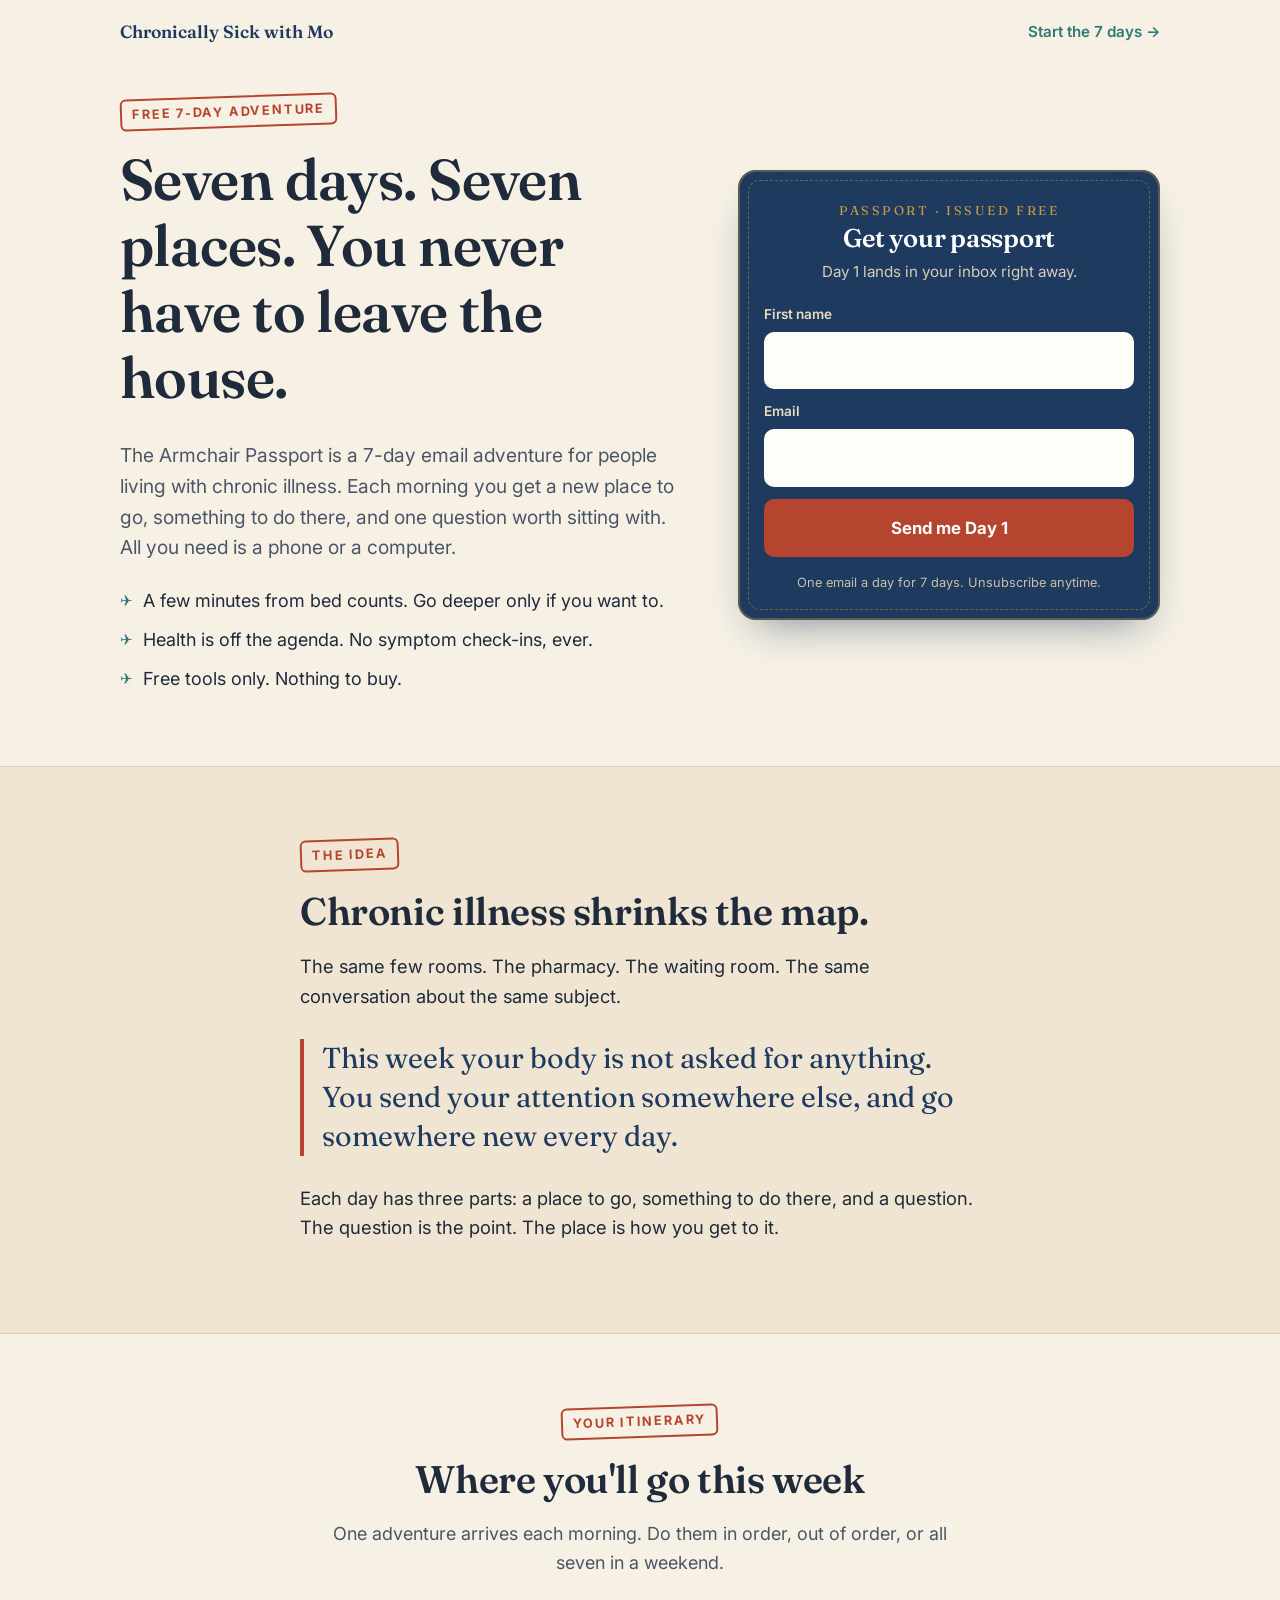
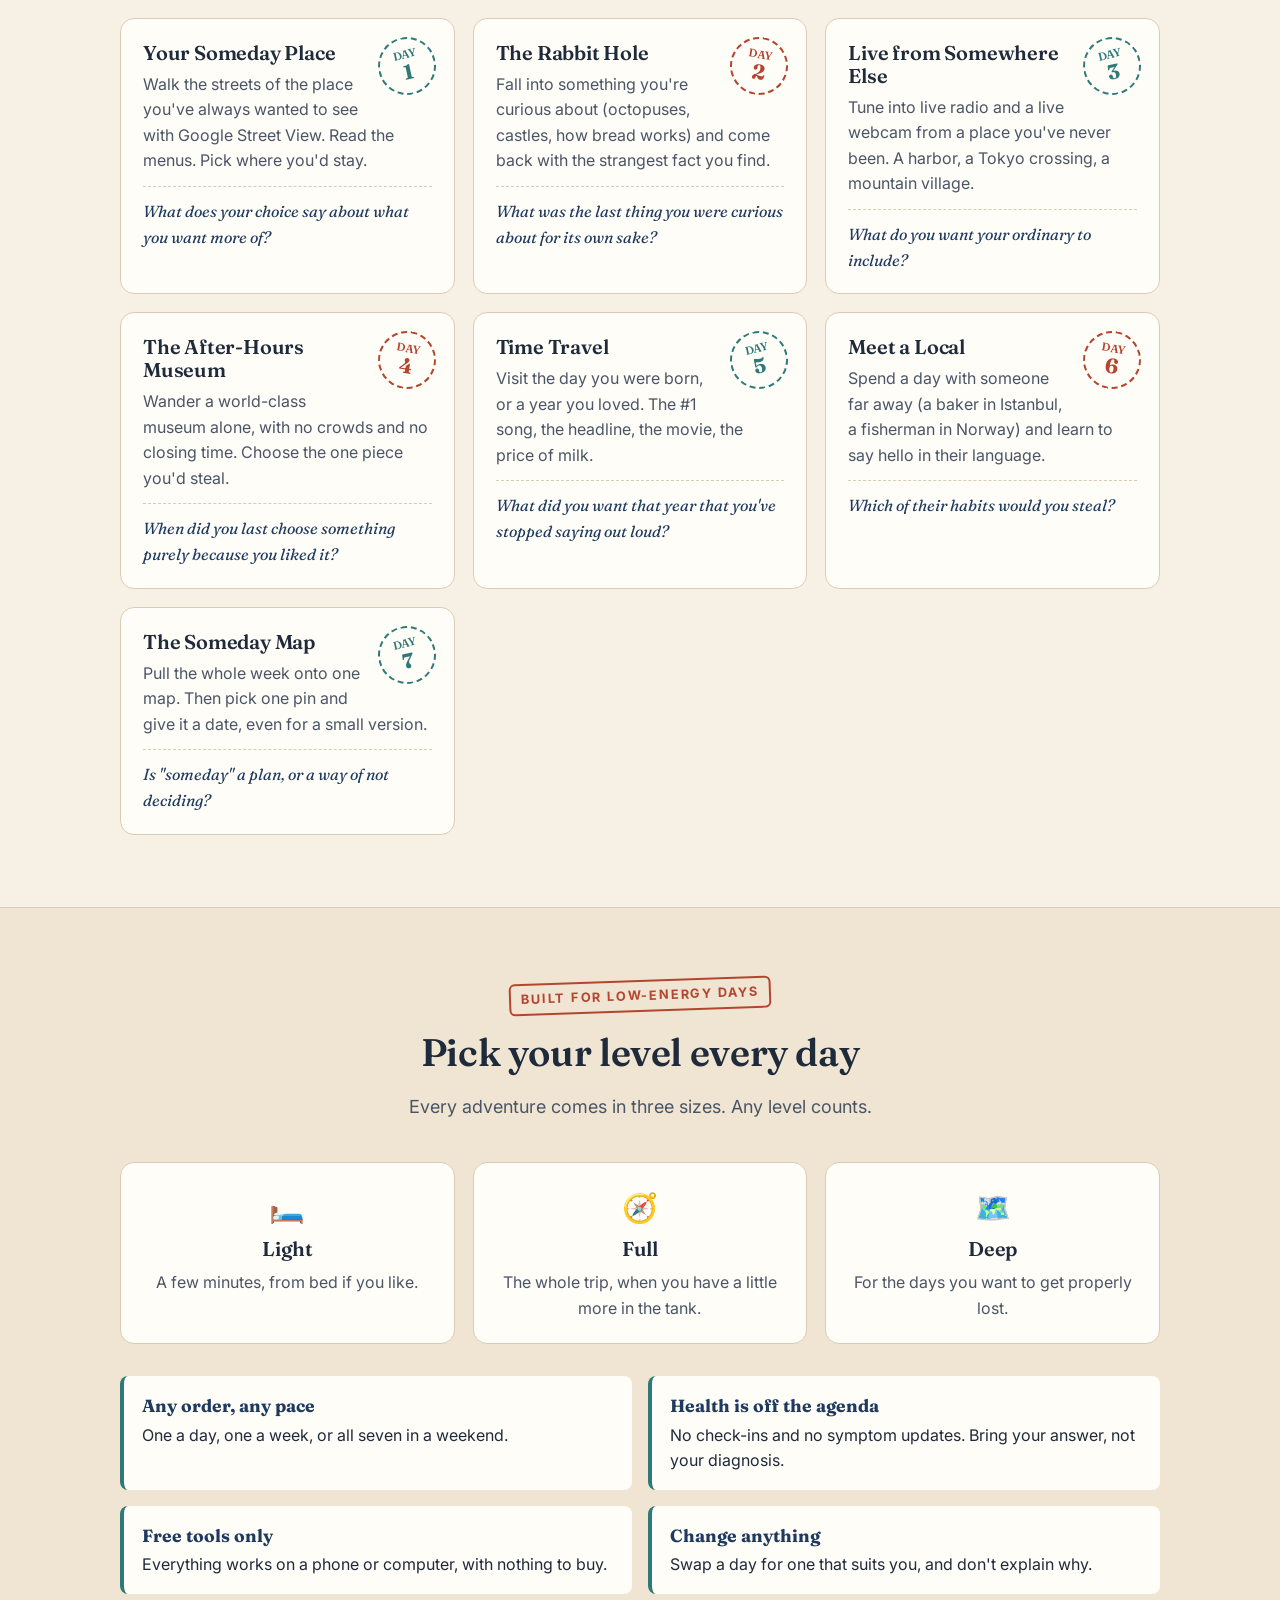
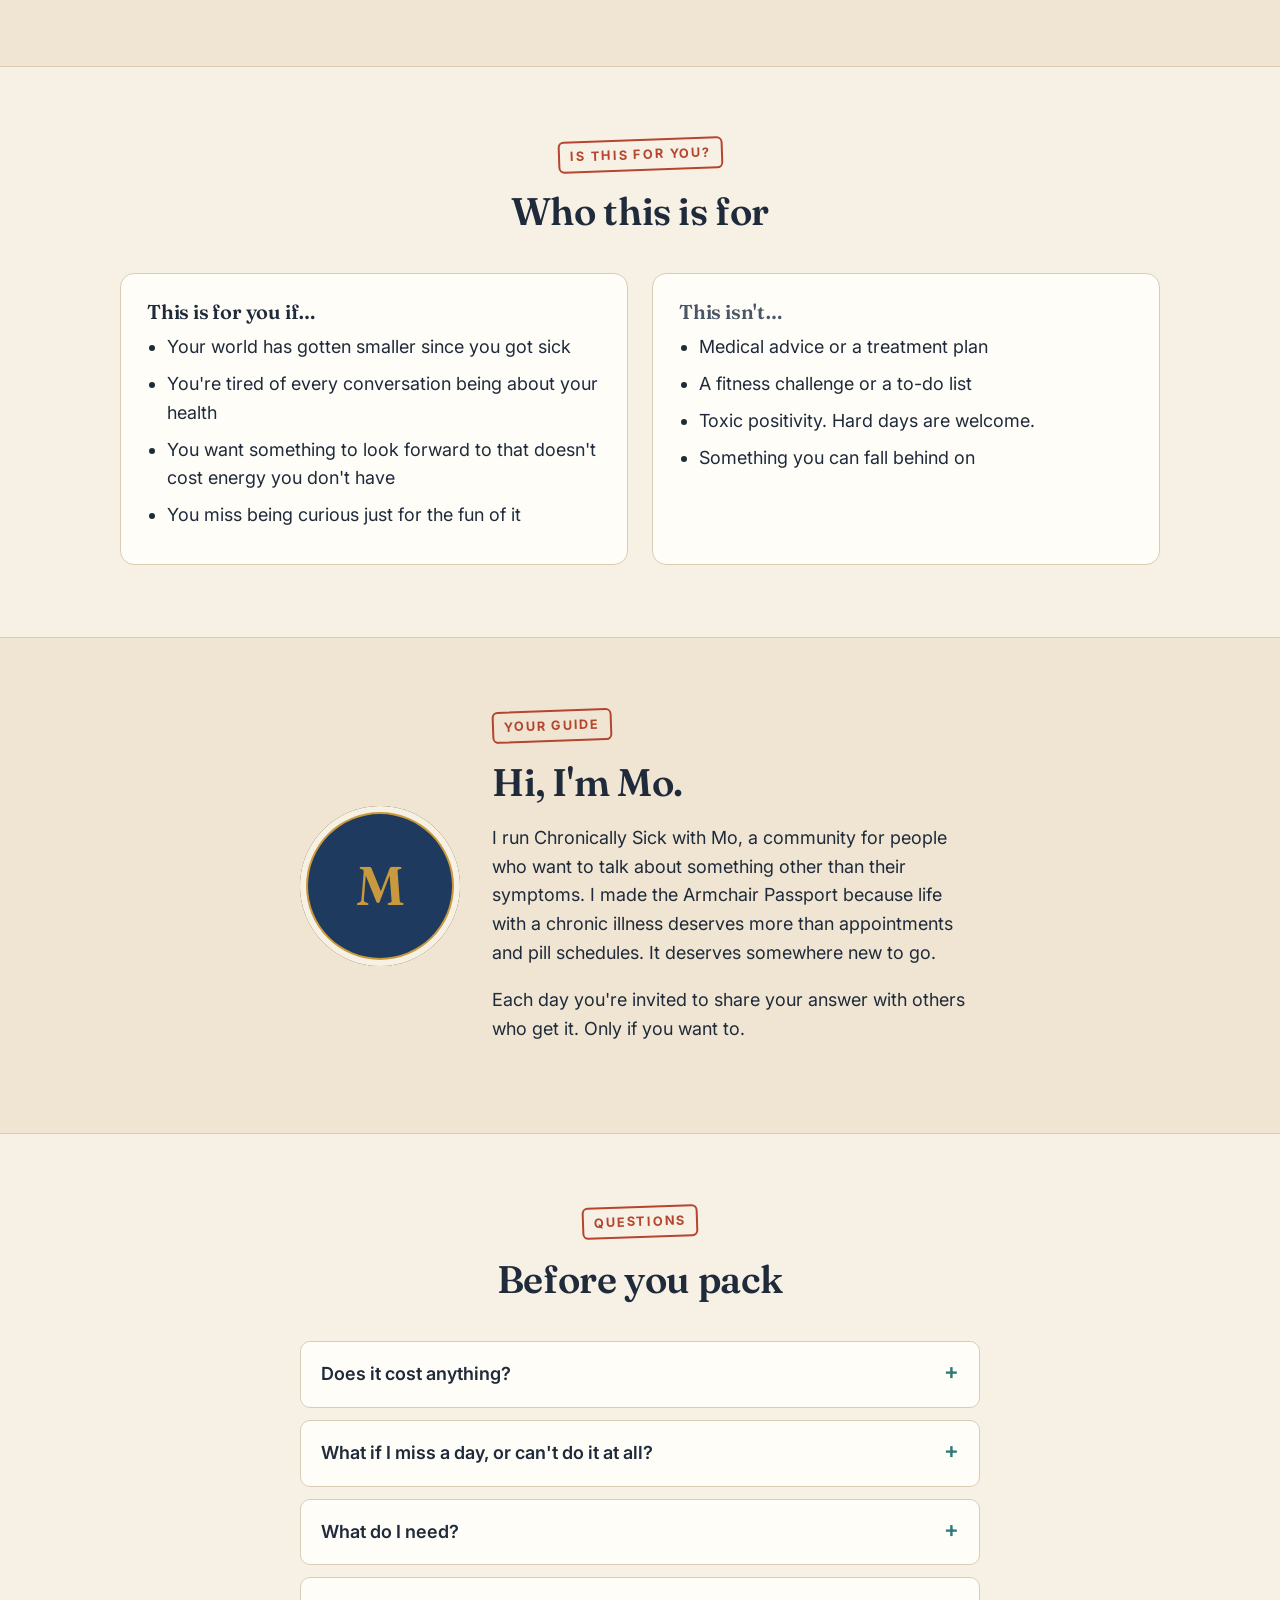
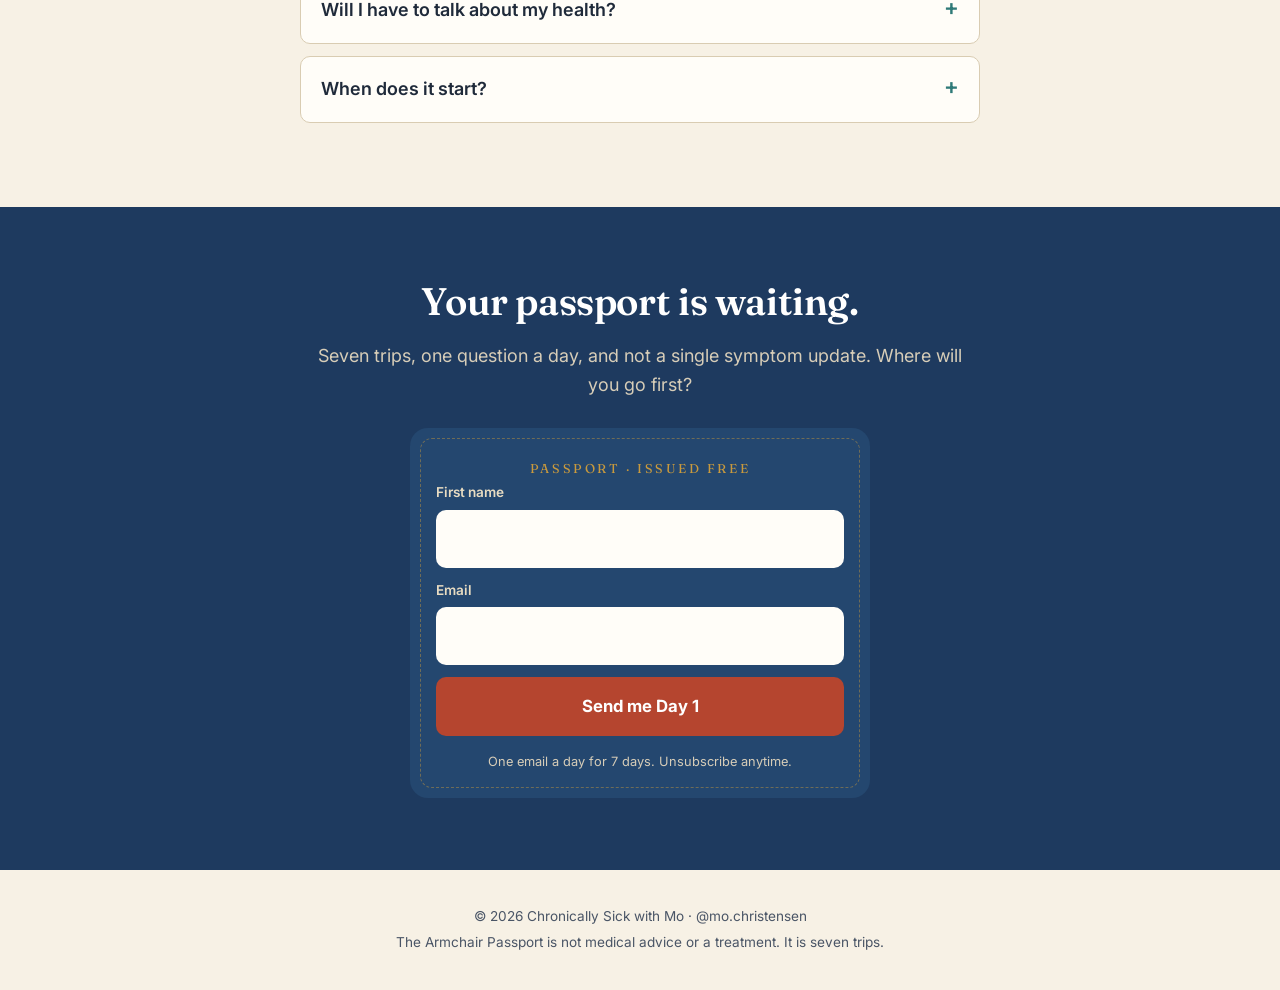
==== index.html @ f4e2d604 "Armchair Passport landing page and confirmation page Co-Authored-By: Claude Opus 5.5 <noreply@anthro" ====
<!DOCTYPE html>
<html lang="en">
<head>
  <meta charset="UTF-8">
  <meta name="viewport" content="width=device-width, initial-scale=1">
  <title>The Armchair Passport | A 7-Day Adventure from Home</title>
  <meta name="description" content="Seven days, seven places, no leaving the house. A free 7-day armchair adventure for people living with chronic illness, delivered by email.">
  <meta property="og:title" content="The Armchair Passport: 7 days, 7 places, from home">
  <meta property="og:description" content="A free 7-day email adventure for chronically sick people. Go somewhere new every day using just a phone or computer.">
  <meta property="og:type" content="website">
  <link rel="icon" href="data:image/svg+xml,<svg xmlns='http://www.w3.org/2000/svg' viewBox='0 0 100 100'><text y='.9em' font-size='90'>🧭</text></svg>">
  <link rel="preconnect" href="https://fonts.googleapis.com">
  <link rel="preconnect" href="https://fonts.gstatic.com" crossorigin>
  <link href="https://fonts.googleapis.com/css2?family=Fraunces:opsz,wght@9..144,500;9..144,600;9..144,700&family=Inter:wght@400;600;700&display=swap" rel="stylesheet">
  <link rel="stylesheet" href="styles.css">
</head>
<body>

<header class="topbar">
  <div class="wrap">
    <a class="brand" href="#">Chronically Sick with Mo</a>
    <a class="cta-link" href="#join">Start the 7 days →</a>
  </div>
</header>

<!-- HERO: headline, promise, form above the fold -->
<section class="hero">
  <div class="wrap hero-grid">
    <div>
      <span class="eyebrow">Free 7-day adventure</span>
      <h1>Seven days. Seven places. You never have to leave the house.</h1>
      <p class="lede">The Armchair Passport is a 7-day email adventure for people living with chronic illness. Each morning you get a new place to go, something to do there, and one question worth sitting with. All you need is a phone or a computer.</p>
      <ul class="hero-points">
        <li>A few minutes from bed counts. Go deeper only if you want to.</li>
        <li>Health is off the agenda. No symptom check-ins, ever.</li>
        <li>Free tools only. Nothing to buy.</li>
      </ul>
    </div>

    <div class="passport" id="join">
      <div class="crest">Passport · Issued free</div>
      <h2>Get your passport</h2>
      <p class="sub">Day 1 lands in your inbox right away.</p>
      <form class="form signup" novalidate>
        <label for="fn1">First name</label>
        <input id="fn1" name="first_name" type="text" autocomplete="given-name" required>
        <label for="em1">Email</label>
        <input id="em1" name="email" type="email" autocomplete="email" required>
        <div class="hp" aria-hidden="true"><input name="company" tabindex="-1" autocomplete="off"></div>
        <div class="form-error" role="alert"></div>
        <button class="btn" type="submit">Send me Day 1</button>
        <p class="fine">One email a day for 7 days. Unsubscribe anytime.</p>
      </form>
    </div>
  </div>
</section>

<!-- THE PROBLEM / THE IDEA -->
<section class="alt idea">
  <div class="wrap narrow">
    <span class="eyebrow">The idea</span>
    <h2>Chronic illness shrinks the map.</h2>
    <p>The same few rooms. The pharmacy. The waiting room. The same conversation about the same subject.</p>
    <p class="pull">This week your body is not asked for anything. You send your attention somewhere else, and go somewhere new every day.</p>
    <p>Each day has three parts: a place to go, something to do there, and a question. The question is the point. The place is how you get to it.</p>
  </div>
</section>

<!-- ITINERARY -->
<section>
  <div class="wrap">
    <div class="section-head">
      <span class="eyebrow">Your itinerary</span>
      <h2>Where you'll go this week</h2>
      <p>One adventure arrives each morning. Do them in order, out of order, or all seven in a weekend.</p>
    </div>

    <div class="days">
      <article class="day">
        <div class="stamp"><span>DAY<b>1</b></span></div>
        <h3>Your Someday Place</h3>
        <p>Walk the streets of the place you've always wanted to see with Google Street View. Read the menus. Pick where you'd stay.</p>
        <p class="q">What does your choice say about what you want more of?</p>
      </article>
      <article class="day">
        <div class="stamp"><span>DAY<b>2</b></span></div>
        <h3>The Rabbit Hole</h3>
        <p>Fall into something you're curious about (octopuses, castles, how bread works) and come back with the strangest fact you find.</p>
        <p class="q">What was the last thing you were curious about for its own sake?</p>
      </article>
      <article class="day">
        <div class="stamp"><span>DAY<b>3</b></span></div>
        <h3>Live from Somewhere Else</h3>
        <p>Tune into live radio and a live webcam from a place you've never been. A harbor, a Tokyo crossing, a mountain village.</p>
        <p class="q">What do you want your ordinary to include?</p>
      </article>
      <article class="day">
        <div class="stamp"><span>DAY<b>4</b></span></div>
        <h3>The After-Hours Museum</h3>
        <p>Wander a world-class museum alone, with no crowds and no closing time. Choose the one piece you'd steal.</p>
        <p class="q">When did you last choose something purely because you liked it?</p>
      </article>
      <article class="day">
        <div class="stamp"><span>DAY<b>5</b></span></div>
        <h3>Time Travel</h3>
        <p>Visit the day you were born, or a year you loved. The #1 song, the headline, the movie, the price of milk.</p>
        <p class="q">What did you want that year that you've stopped saying out loud?</p>
      </article>
      <article class="day">
        <div class="stamp"><span>DAY<b>6</b></span></div>
        <h3>Meet a Local</h3>
        <p>Spend a day with someone far away (a baker in Istanbul, a fisherman in Norway) and learn to say hello in their language.</p>
        <p class="q">Which of their habits would you steal?</p>
      </article>
      <article class="day">
        <div class="stamp"><span>DAY<b>7</b></span></div>
        <h3>The Someday Map</h3>
        <p>Pull the whole week onto one map. Then pick one pin and give it a date, even for a small version.</p>
        <p class="q">Is "someday" a plan, or a way of not deciding?</p>
      </article>
    </div>
  </div>
</section>

<!-- HOW IT WORKS: objection handling for low-energy days -->
<section class="alt">
  <div class="wrap">
    <div class="section-head">
      <span class="eyebrow">Built for low-energy days</span>
      <h2>Pick your level every day</h2>
      <p>Every adventure comes in three sizes. Any level counts.</p>
    </div>
    <div class="levels">
      <div class="level"><div class="icon">🛏️</div><h3>Light</h3><p>A few minutes, from bed if you like.</p></div>
      <div class="level"><div class="icon">🧭</div><h3>Full</h3><p>The whole trip, when you have a little more in the tank.</p></div>
      <div class="level"><div class="icon">🗺️</div><h3>Deep</h3><p>For the days you want to get properly lost.</p></div>
    </div>

    <ul class="rules">
      <li><strong>Any order, any pace</strong>One a day, one a week, or all seven in a weekend.</li>
      <li><strong>Health is off the agenda</strong>No check-ins and no symptom updates. Bring your answer, not your diagnosis.</li>
      <li><strong>Free tools only</strong>Everything works on a phone or computer, with nothing to buy.</li>
      <li><strong>Change anything</strong>Swap a day for one that suits you, and don't explain why.</li>
    </ul>
  </div>
</section>

<!-- WHO IT'S FOR -->
<section>
  <div class="wrap">
    <div class="section-head">
      <span class="eyebrow">Is this for you?</span>
      <h2>Who this is for</h2>
    </div>
    <div class="fit">
      <div class="col">
        <h3>This is for you if…</h3>
        <ul>
          <li>Your world has gotten smaller since you got sick</li>
          <li>You're tired of every conversation being about your health</li>
          <li>You want something to look forward to that doesn't cost energy you don't have</li>
          <li>You miss being curious just for the fun of it</li>
        </ul>
      </div>
      <div class="col no">
        <h3>This isn't…</h3>
        <ul>
          <li>Medical advice or a treatment plan</li>
          <li>A fitness challenge or a to-do list</li>
          <li>Toxic positivity. Hard days are welcome.</li>
          <li>Something you can fall behind on</li>
        </ul>
      </div>
    </div>
  </div>
</section>

<!-- HOST -->
<section class="alt">
  <div class="wrap narrow">
    <div class="host">
      <div class="badge" aria-hidden="true">M</div>
      <div>
        <span class="eyebrow">Your guide</span>
        <h2>Hi, I'm Mo.</h2>
        <p>I run Chronically Sick with Mo, a community for people who want to talk about something other than their symptoms. I made the Armchair Passport because life with a chronic illness deserves more than appointments and pill schedules. It deserves somewhere new to go.</p>
        <p>Each day you're invited to share your answer with others who get it. Only if you want to.</p>
      </div>
    </div>
  </div>
</section>

<!-- FAQ -->
<section class="faq">
  <div class="wrap narrow">
    <div class="section-head">
      <span class="eyebrow">Questions</span>
      <h2>Before you pack</h2>
    </div>
    <details>
      <summary>Does it cost anything?</summary>
      <p>No. The 7-day adventure is free, and every tool it uses (Google Maps, live radio, virtual museums) is free too.</p>
    </details>
    <details>
      <summary>What if I miss a day, or can't do it at all?</summary>
      <p>You can't fall behind. The emails will wait in your inbox. Do them in any order, at any pace, at any level. A few minutes of the Light version counts just as much.</p>
    </details>
    <details>
      <summary>What do I need?</summary>
      <p>A phone or a computer and an internet connection. You can do every day from bed.</p>
    </details>
    <details>
      <summary>Will I have to talk about my health?</summary>
      <p>Never. There are no check-ins and no symptom questions in the emails or the group. Health is off the agenda all week.</p>
    </details>
    <details>
      <summary>When does it start?</summary>
      <p>As soon as you sign up. Day 1 arrives right away, then one new adventure each morning for the next six days.</p>
    </details>
  </div>
</section>

<!-- FINAL CTA -->
<section class="final">
  <div class="wrap">
    <h2>Your passport is waiting.</h2>
    <p>Seven trips, one question a day, and not a single symptom update. Where will you go first?</p>
    <div class="passport">
      <div class="crest">Passport · Issued free</div>
      <form class="form signup" novalidate>
        <label for="fn2">First name</label>
        <input id="fn2" name="first_name" type="text" autocomplete="given-name" required>
        <label for="em2">Email</label>
        <input id="em2" name="email" type="email" autocomplete="email" required>
        <div class="hp" aria-hidden="true"><input name="company" tabindex="-1" autocomplete="off"></div>
        <div class="form-error" role="alert"></div>
        <button class="btn" type="submit">Send me Day 1</button>
        <p class="fine">One email a day for 7 days. Unsubscribe anytime.</p>
      </form>
    </div>
  </div>
</section>

<footer>
  <div class="wrap">
    <p>© 2026 Chronically Sick with Mo · @mo.christensen</p>
    <p>The Armchair Passport is not medical advice or a treatment. It is seven trips.</p>
  </div>
</footer>

<script src="form.js"></script>
</body>
</html>
---- styles.css ----
:root {
  --paper: #f7f1e5;
  --paper-2: #efe5d2;
  --ink: #1f2a3a;
  --ink-soft: #4a5566;
  --navy: #1e3a5f;
  --teal: #2f7a78;
  --stamp: #b5452f;
  --gold: #c99a3d;
  --line: #d9ccb2;
  --white: #fffdf8;
  --radius: 14px;
  --serif: "Fraunces", Georgia, "Times New Roman", serif;
  --sans: "Inter", system-ui, -apple-system, "Segoe UI", Roboto, sans-serif;
}

* { box-sizing: border-box; }
html { scroll-behavior: smooth; }
@media (prefers-reduced-motion: reduce) { html { scroll-behavior: auto; } * { animation: none !important; transition: none !important; } }

body {
  margin: 0;
  background: var(--paper);
  color: var(--ink);
  font-family: var(--sans);
  font-size: 18px;
  line-height: 1.6;
  -webkit-font-smoothing: antialiased;
}

img { max-width: 100%; display: block; }
a { color: var(--navy); }

.wrap { width: 100%; max-width: 1080px; margin: 0 auto; padding: 0 20px; }
.narrow { max-width: 720px; }

h1, h2, h3 { font-family: var(--serif); font-weight: 600; line-height: 1.15; margin: 0 0 .5em; letter-spacing: -0.01em; }
h1 { font-size: clamp(2.2rem, 5.5vw, 3.6rem); }
h2 { font-size: clamp(1.7rem, 3.6vw, 2.4rem); }
h3 { font-size: 1.25rem; }
p { margin: 0 0 1em; }

.eyebrow {
  display: inline-block;
  font-size: .8rem; font-weight: 700; letter-spacing: .14em; text-transform: uppercase;
  color: var(--stamp);
  border: 2px solid var(--stamp); border-radius: 6px;
  padding: 4px 10px; margin-bottom: 18px;
  transform: rotate(-2deg);
}

section { padding: 72px 0; }
.alt { background: var(--paper-2); border-top: 1px solid var(--line); border-bottom: 1px solid var(--line); }

/* Top bar */
.topbar { padding: 18px 0; }
.topbar .wrap { display: flex; justify-content: space-between; align-items: center; gap: 12px; }
.brand { font-family: var(--serif); font-weight: 600; font-size: 1.1rem; color: var(--navy); text-decoration: none; }
.topbar .cta-link { font-size: .95rem; font-weight: 600; color: var(--teal); text-decoration: none; white-space: nowrap; }

/* Hero */
.hero { padding: 32px 0 72px; }
.hero-grid { display: grid; grid-template-columns: 1.15fr .85fr; gap: 48px; align-items: center; }
.hero .lede { font-size: 1.2rem; color: var(--ink-soft); max-width: 34em; }
.hero-points { list-style: none; padding: 0; margin: 24px 0 0; display: grid; gap: 10px; }
.hero-points li { display: flex; gap: 10px; align-items: flex-start; }
.hero-points li::before { content: "✈"; color: var(--teal); font-size: .95rem; line-height: 1.8; }

/* Passport card form */
.passport {
  background: var(--navy);
  color: #f3ead6;
  border-radius: 18px;
  padding: 30px 26px 26px;
  box-shadow: 0 20px 40px -18px rgba(30, 58, 95, .55), inset 0 0 0 2px rgba(201, 154, 61, .35);
  position: relative;
}
.passport::before {
  content: ""; position: absolute; inset: 10px; border: 1px dashed rgba(201, 154, 61, .45); border-radius: 12px; pointer-events: none;
}
.passport .crest { text-align: center; font-family: var(--serif); letter-spacing: .2em; text-transform: uppercase; font-size: .8rem; color: var(--gold); margin-bottom: 4px; }
.passport h2 { text-align: center; color: #fff; font-size: 1.6rem; margin-bottom: 6px; }
.passport .sub { text-align: center; font-size: .95rem; color: #d7cdb8; margin-bottom: 20px; }

.form { display: grid; gap: 12px; position: relative; }
.form label { font-size: .85rem; font-weight: 600; color: #e8dcc2; margin-bottom: -6px; }
.form input[type="text"], .form input[type="email"] {
  width: 100%; font: inherit; font-size: 1rem;
  padding: 14px 14px; border-radius: 10px;
  border: 2px solid transparent; background: var(--white); color: var(--ink);
}
.form input:focus { outline: none; border-color: var(--gold); }
.btn {
  display: inline-block; width: 100%;
  font: inherit; font-weight: 700; font-size: 1.05rem;
  padding: 16px 20px; border: 0; border-radius: 10px; cursor: pointer;
  background: var(--stamp); color: #fff; text-align: center; text-decoration: none;
  transition: transform .15s ease, background .15s ease;
}
.btn:hover { background: #9c3a27; transform: translateY(-1px); }
.btn:focus-visible { outline: 3px solid var(--gold); outline-offset: 2px; }
.btn[disabled] { opacity: .7; cursor: wait; transform: none; }
.fine { font-size: .8rem; color: #c9bfa9; text-align: center; margin: 4px 0 0; }
.form-error { display: none; font-size: .9rem; background: #fde8e3; color: #8a2a17; padding: 10px 12px; border-radius: 8px; }
.form-error.show { display: block; }
.hp { position: absolute; left: -9999px; width: 1px; height: 1px; overflow: hidden; }

/* Problem / idea */
.idea p { font-size: 1.15rem; }
.idea .pull { font-family: var(--serif); font-size: clamp(1.4rem, 3vw, 1.8rem); line-height: 1.35; color: var(--navy); border-left: 4px solid var(--stamp); padding-left: 18px; margin: 28px 0; }

/* Itinerary */
.section-head { text-align: center; max-width: 640px; margin: 0 auto 40px; }
.section-head p { color: var(--ink-soft); }
.days { display: grid; grid-template-columns: repeat(auto-fit, minmax(290px, 1fr)); gap: 18px; }
.day {
  background: var(--white); border: 1px solid var(--line); border-radius: var(--radius);
  padding: 22px 22px 20px; position: relative; overflow: hidden;
}
.day .stamp {
  float: right; margin: -4px -4px 10px 14px;
  width: 58px; height: 58px; border-radius: 50%;
  border: 2px dashed var(--teal); color: var(--teal);
  display: grid; place-items: center; text-align: center;
  font-family: var(--serif); font-weight: 600; font-size: .7rem; line-height: 1.1;
  transform: rotate(-12deg);
}
.day .stamp b { display: block; font-size: 1.3rem; }
.day:nth-child(even) .stamp { border-color: var(--stamp); color: var(--stamp); transform: rotate(9deg); }
.day h3 { margin-bottom: 8px; }
.day .q { clear: both; }
.day p { font-size: 1rem; color: var(--ink-soft); margin-bottom: 12px; }
.day .q { font-family: var(--serif); font-style: italic; font-size: 1rem; color: var(--navy); border-top: 1px dashed var(--line); padding-top: 12px; margin: 0; }

/* Levels */
.levels { display: grid; grid-template-columns: repeat(3, 1fr); gap: 18px; margin-top: 8px; }
.level { background: var(--white); border-radius: var(--radius); border: 1px solid var(--line); padding: 22px; text-align: center; }
.level .icon { font-size: 1.8rem; margin-bottom: 6px; }
.level p { font-size: 1rem; color: var(--ink-soft); margin: 0; }

/* Rules list */
.rules { list-style: none; padding: 0; margin: 32px 0 0; display: grid; grid-template-columns: repeat(2, 1fr); gap: 16px; }
.rules li { background: var(--white); border-left: 4px solid var(--teal); border-radius: 8px; padding: 16px 18px; font-size: 1rem; }
.rules strong { display: block; font-family: var(--serif); font-size: 1.1rem; color: var(--navy); margin-bottom: 2px; }

/* Fit */
.fit { display: grid; grid-template-columns: 1fr 1fr; gap: 24px; }
.fit .col { background: var(--white); border: 1px solid var(--line); border-radius: var(--radius); padding: 26px; }
.fit ul { padding-left: 1.1em; margin: 0; }
.fit li { margin-bottom: 8px; }
.fit .no h3 { color: var(--ink-soft); }

/* Host */
.host { display: grid; grid-template-columns: 160px 1fr; gap: 32px; align-items: center; }
.host .badge {
  width: 160px; height: 160px; border-radius: 50%;
  background: var(--navy); color: var(--gold);
  display: grid; place-items: center;
  font-family: var(--serif); font-size: 3.4rem; font-weight: 600;
  box-shadow: inset 0 0 0 6px var(--paper), inset 0 0 0 8px var(--gold);
}
.host .badge img { width: 100%; height: 100%; object-fit: cover; border-radius: 50%; }

/* FAQ */
.faq details { background: var(--white); border: 1px solid var(--line); border-radius: 10px; padding: 0 20px; margin-bottom: 12px; }
.faq summary { cursor: pointer; font-weight: 600; padding: 18px 0; list-style: none; display: flex; justify-content: space-between; gap: 16px; }
.faq summary::-webkit-details-marker { display: none; }
.faq summary::after { content: "+"; font-size: 1.4rem; line-height: 1; color: var(--teal); }
.faq details[open] summary::after { content: "–"; }
.faq details p { color: var(--ink-soft); font-size: 1rem; }

/* Final CTA */
.final { background: var(--navy); color: #f3ead6; text-align: center; }
.final h2 { color: #fff; }
.final p { color: #d7cdb8; max-width: 36em; margin-left: auto; margin-right: auto; }
.final .passport { max-width: 460px; margin: 28px auto 0; text-align: left; box-shadow: none; background: #24476f; }

footer { padding: 32px 0; font-size: .85rem; color: var(--ink-soft); text-align: center; }
footer p { margin: 4px 0; }

/* Thank-you page */
.ty { min-height: 100vh; display: flex; flex-direction: column; }
.ty main { flex: 1; display: grid; place-items: center; padding: 40px 0 64px; }
.ticket {
  background: var(--white); border: 1px solid var(--line); border-radius: 18px;
  max-width: 640px; width: 100%; padding: 40px 32px; text-align: center; position: relative;
  box-shadow: 0 24px 50px -30px rgba(30, 58, 95, .5);
}
.ticket .big-stamp {
  width: 120px; height: 120px; margin: 0 auto 20px; border-radius: 50%;
  border: 3px double var(--stamp); color: var(--stamp);
  display: grid; place-items: center; font-family: var(--serif); font-weight: 700;
  letter-spacing: .08em; text-transform: uppercase; font-size: .85rem; line-height: 1.2;
  transform: rotate(-10deg);
  animation: stampIn .5s cubic-bezier(.2, 1.6, .4, 1) both;
}
@keyframes stampIn { from { transform: scale(1.6) rotate(-25deg); opacity: 0; } to { transform: scale(1) rotate(-10deg); opacity: 1; } }
.ticket .lede { font-size: 1.15rem; color: var(--ink-soft); }
.steps { text-align: left; list-style: none; counter-reset: s; padding: 0; margin: 28px 0; display: grid; gap: 14px; }
.steps li { counter-increment: s; display: grid; grid-template-columns: 36px 1fr; gap: 12px; align-items: start; font-size: 1rem; }
.steps li::before { content: counter(s); width: 32px; height: 32px; border-radius: 50%; background: var(--teal); color: #fff; display: grid; place-items: center; font-weight: 700; font-size: .95rem; }
.ticket .btn { width: auto; padding-left: 28px; padding-right: 28px; }
.ticket .divider { border: 0; border-top: 1px dashed var(--line); margin: 28px 0; }

/* Responsive */
@media (max-width: 860px) {
  .hero-grid { grid-template-columns: 1fr; gap: 32px; }
  .levels, .rules, .fit { grid-template-columns: 1fr; }
  .host { grid-template-columns: 1fr; text-align: center; }
  .host .badge { margin: 0 auto; }
  section { padding: 56px 0; }
}
@media (max-width: 480px) {
  body { font-size: 17px; }
  .wrap { padding: 0 16px; }
  .passport { padding: 26px 18px 20px; }
  .ticket { padding: 32px 20px; }
  .brand { font-size: .95rem; }
  .topbar .cta-link { font-size: .85rem; }
}
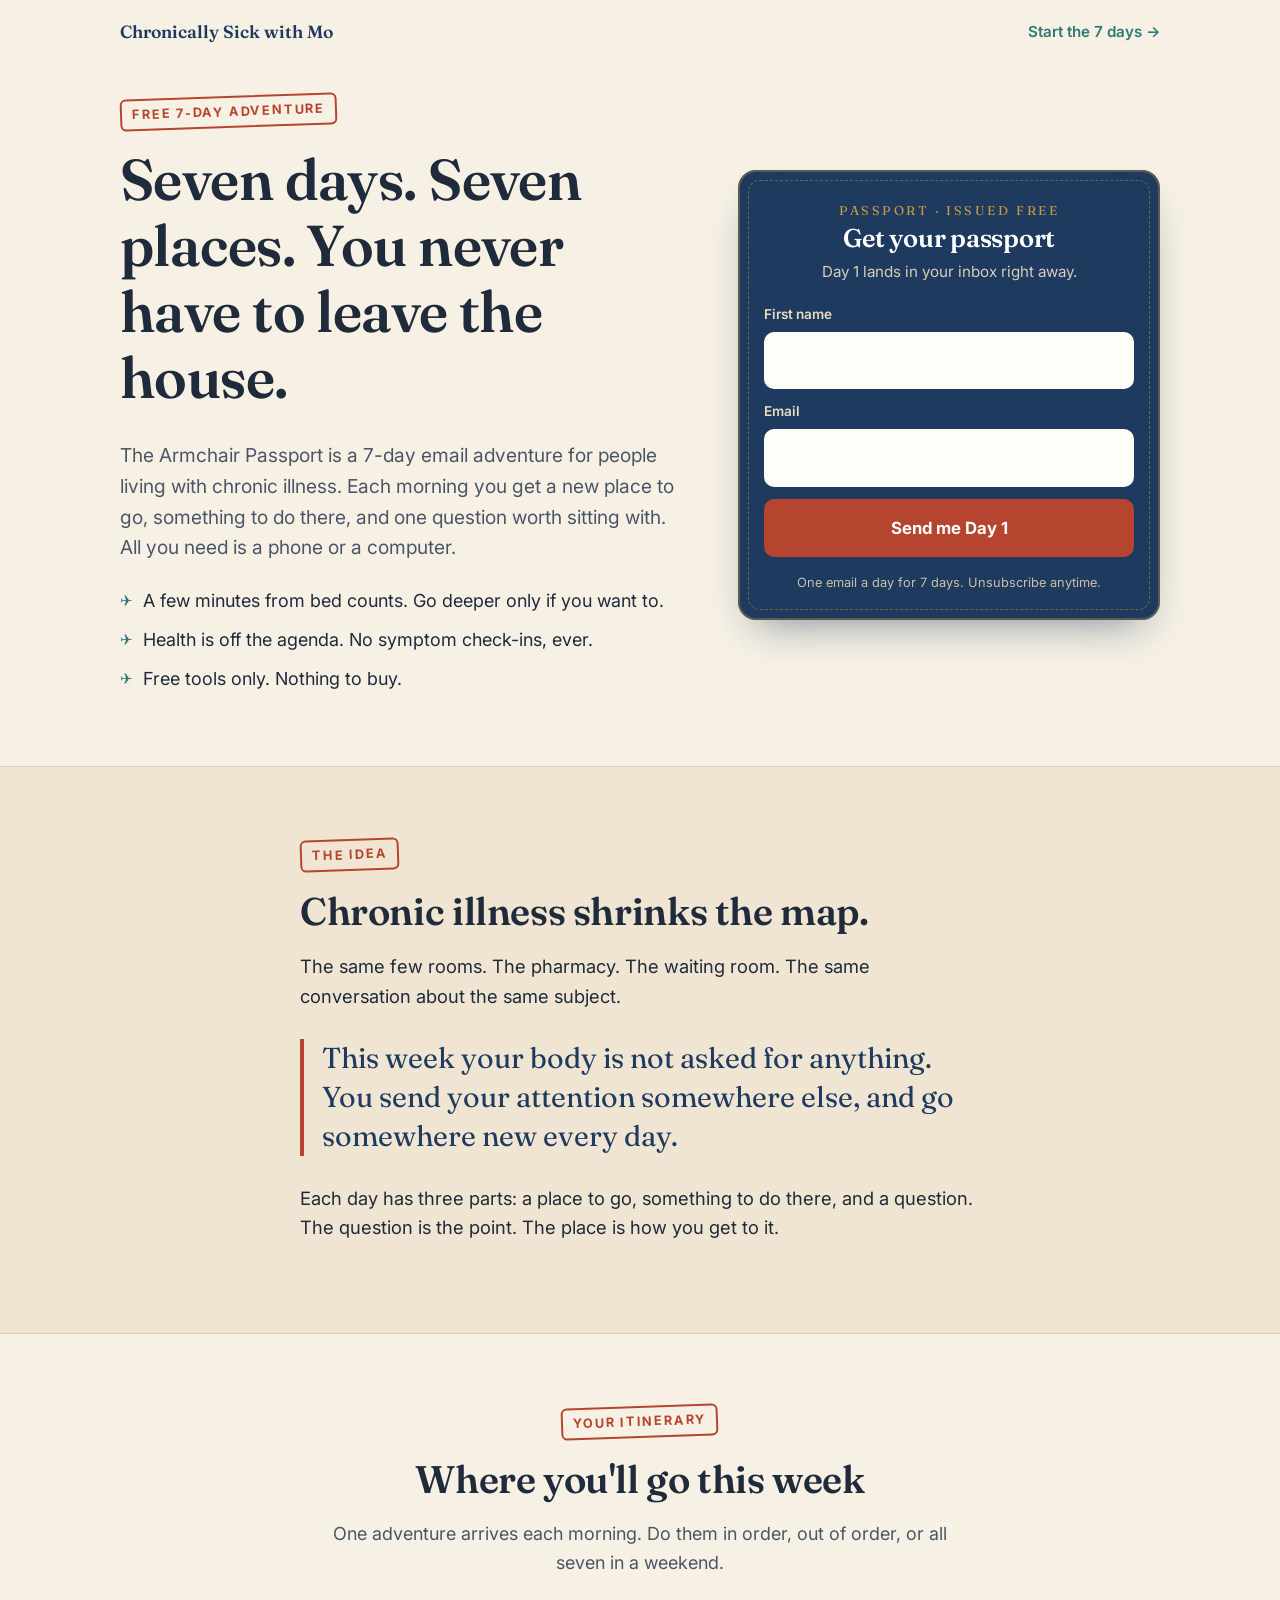
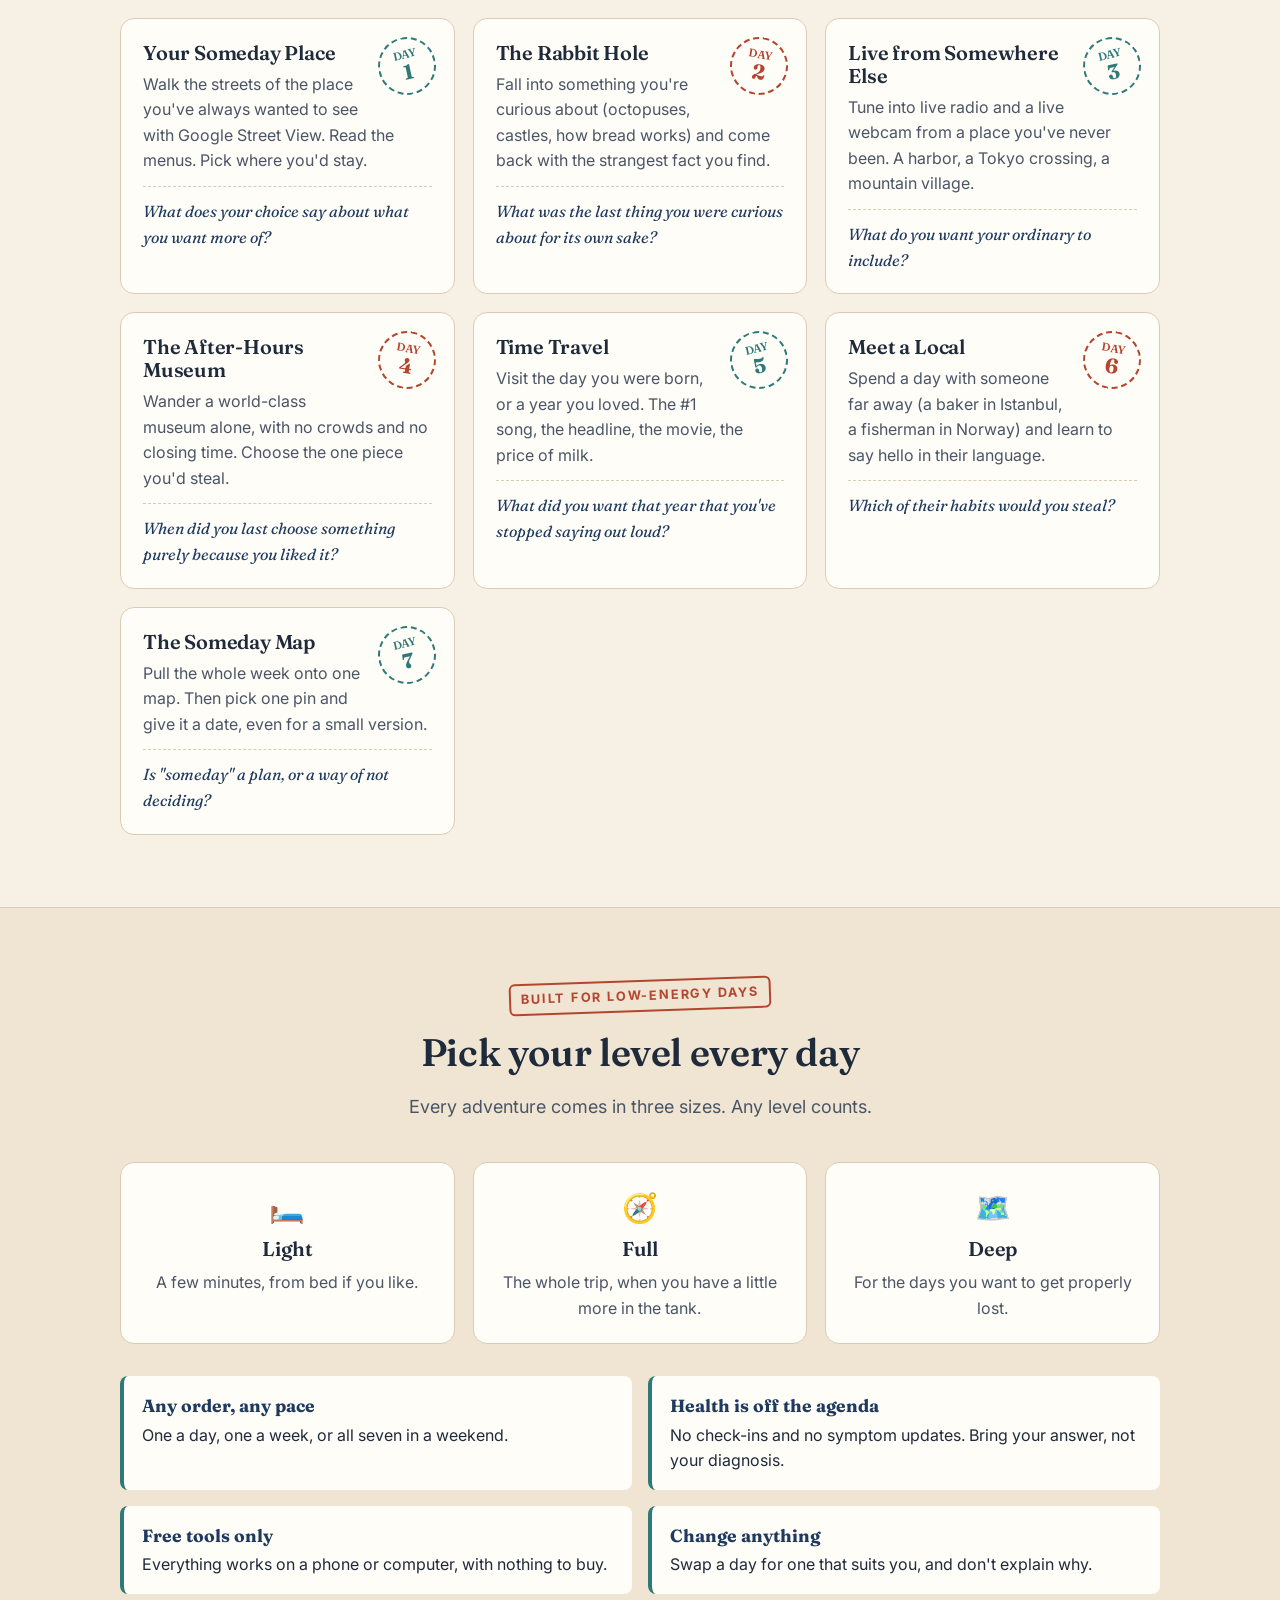
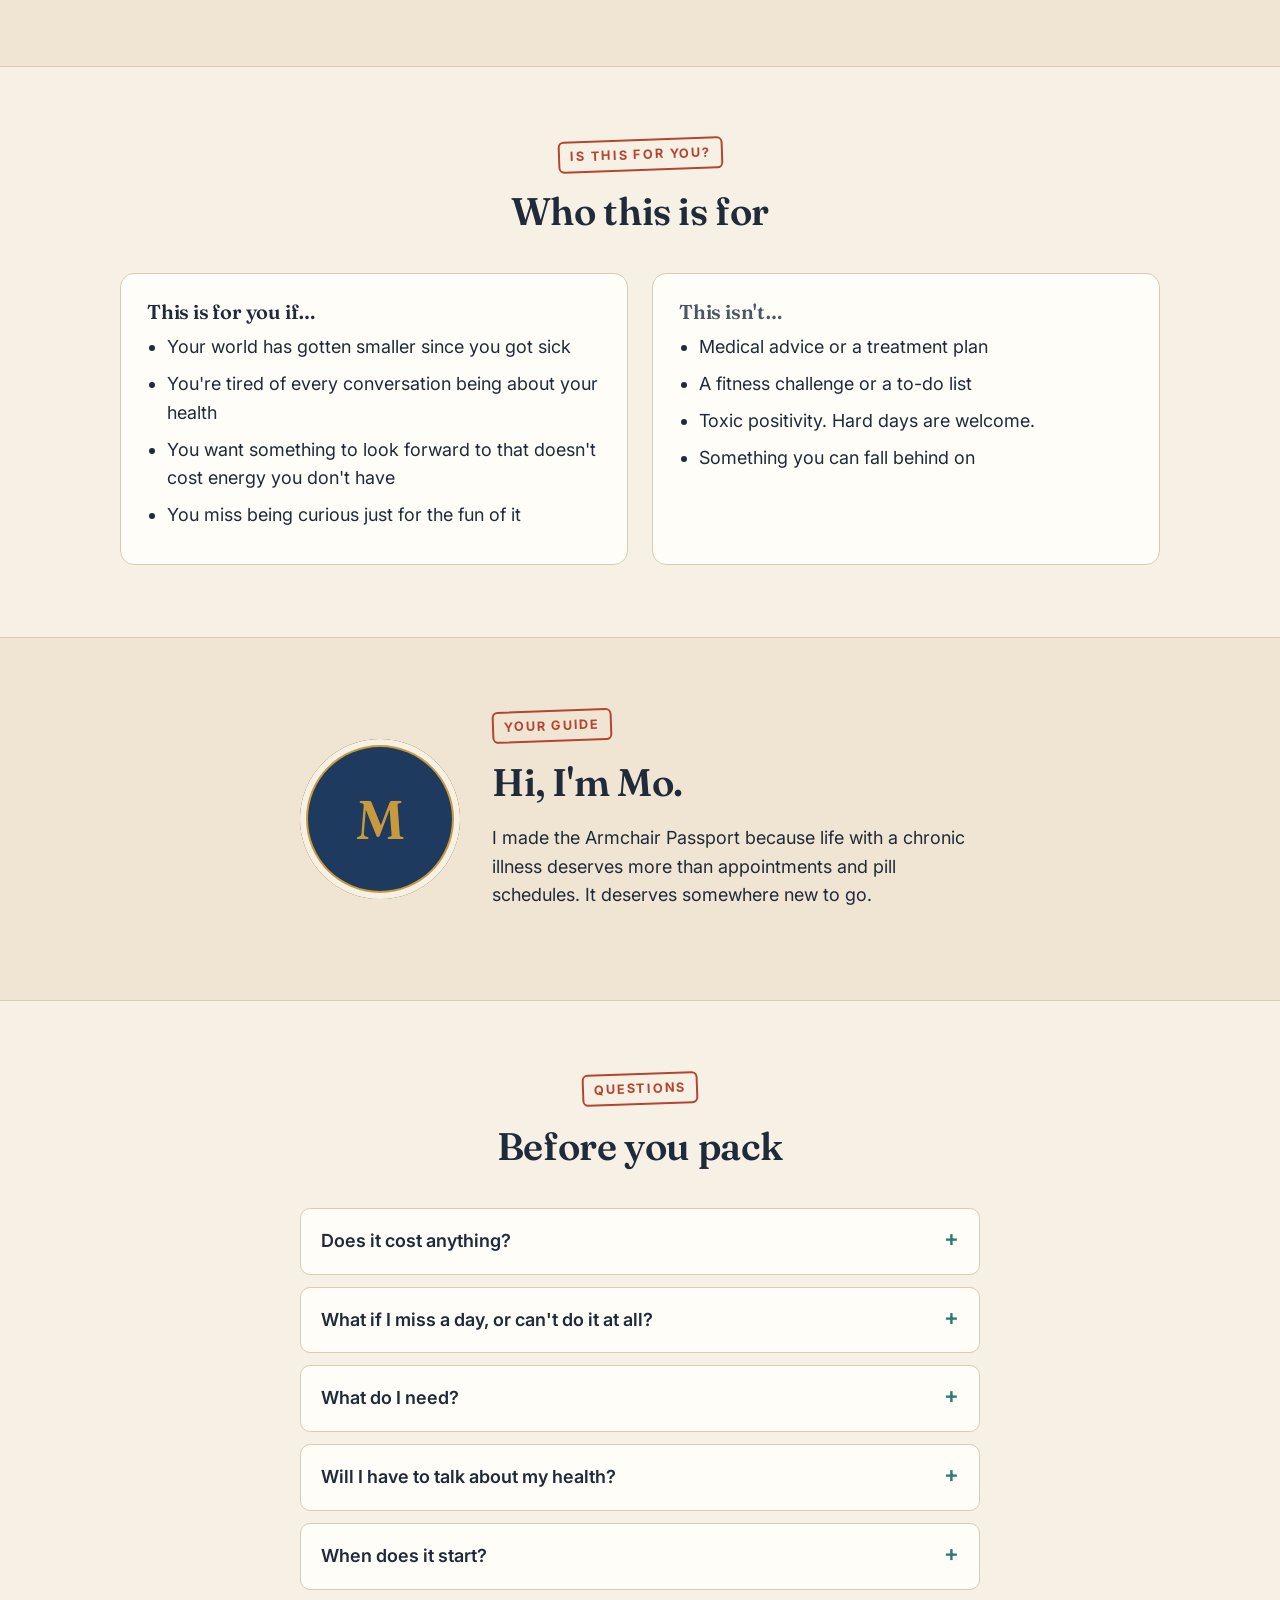
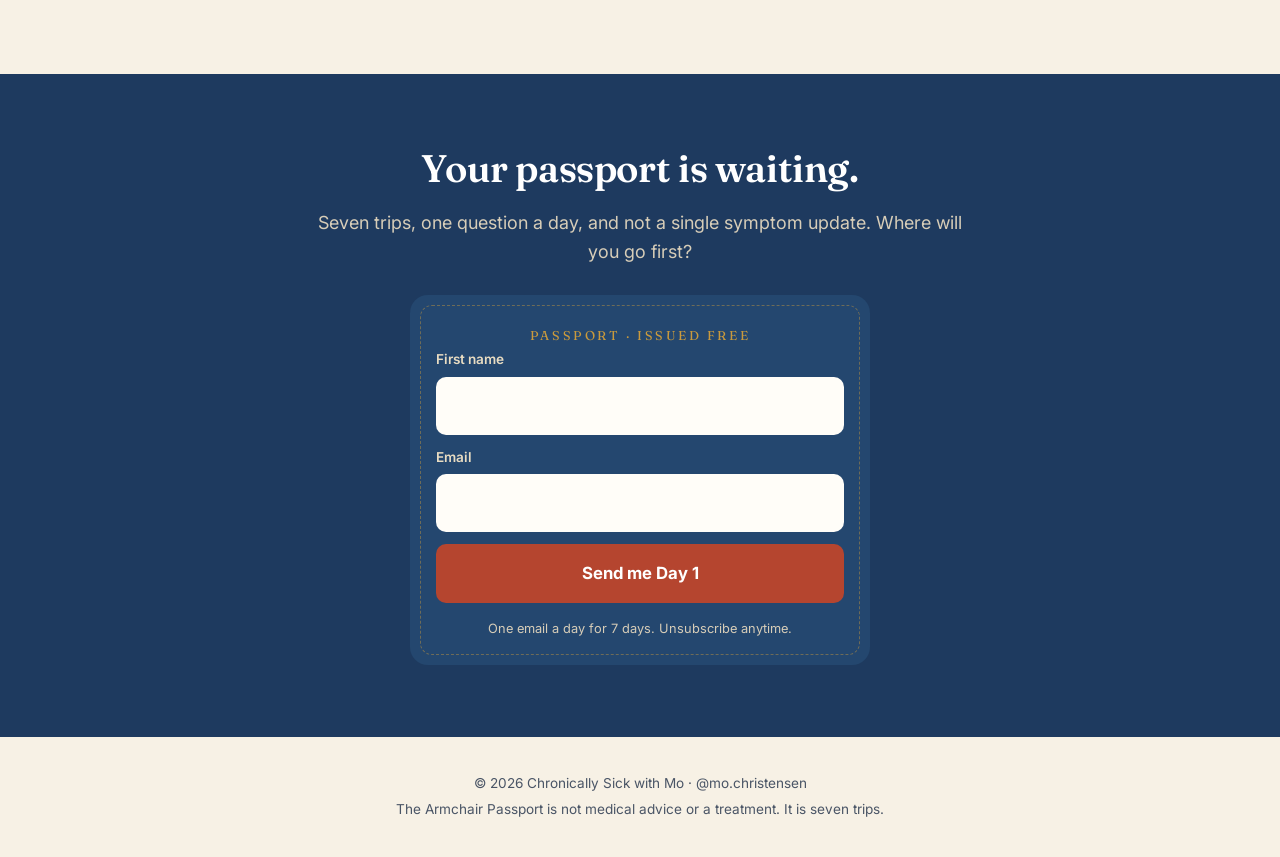
==== commit 478a7320: "Remove Skool group references Co-Authored-By: Claude Opus 5.5 <noreply@anthropic.com>" ====
--- a/index.html
+++ b/index.html
@@ -183,8 +183,7 @@
       <div>
         <span class="eyebrow">Your guide</span>
         <h2>Hi, I'm Mo.</h2>
-        <p>I run Chronically Sick with Mo, a community for people who want to talk about something other than their symptoms. I made the Armchair Passport because life with a chronic illness deserves more than appointments and pill schedules. It deserves somewhere new to go.</p>
-        <p>Each day you're invited to share your answer with others who get it. Only if you want to.</p>
+        <p>I made the Armchair Passport because life with a chronic illness deserves more than appointments and pill schedules. It deserves somewhere new to go.</p>
       </div>
     </div>
   </div>
@@ -211,7 +210,7 @@
     </details>
     <details>
       <summary>Will I have to talk about my health?</summary>
-      <p>Never. There are no check-ins and no symptom questions in the emails or the group. Health is off the agenda all week.</p>
+      <p>Never. There are no check-ins and no symptom questions in the emails. Health is off the agenda all week.</p>
     </details>
     <details>
       <summary>When does it start?</summary>
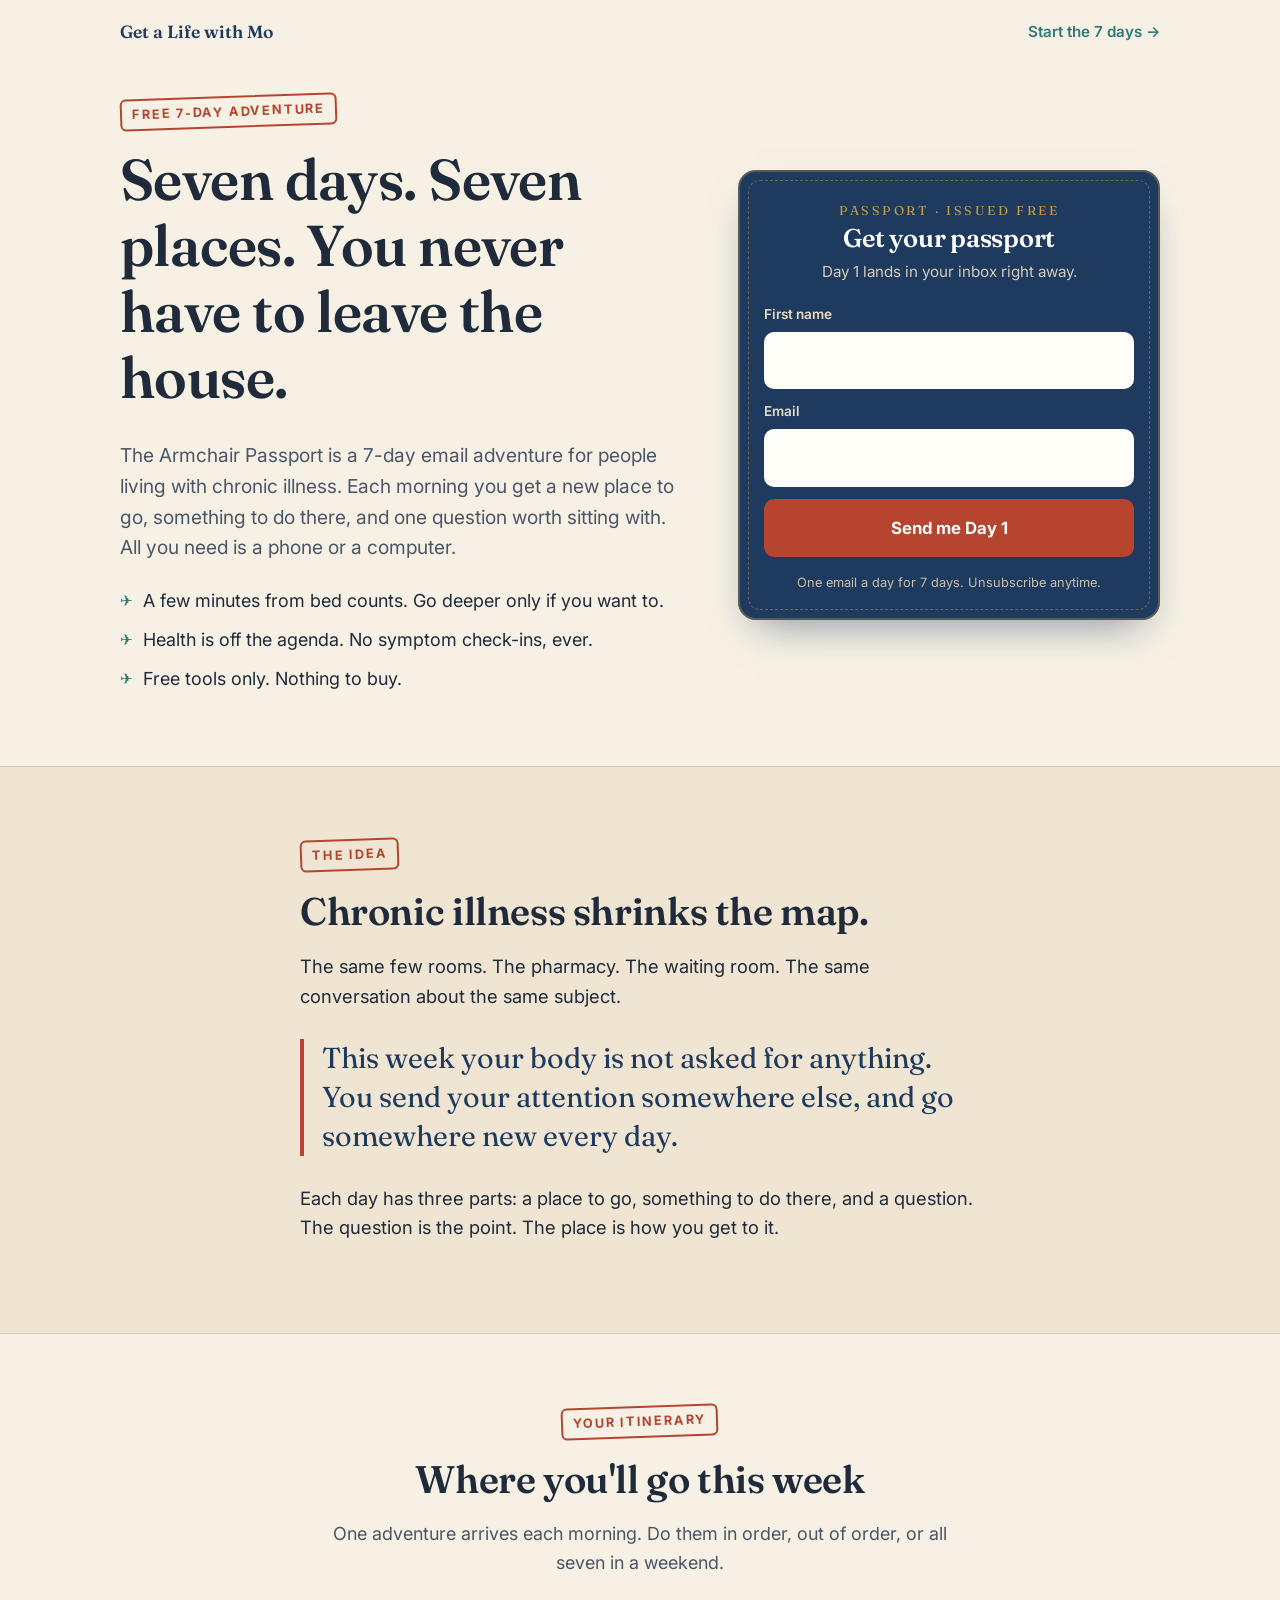
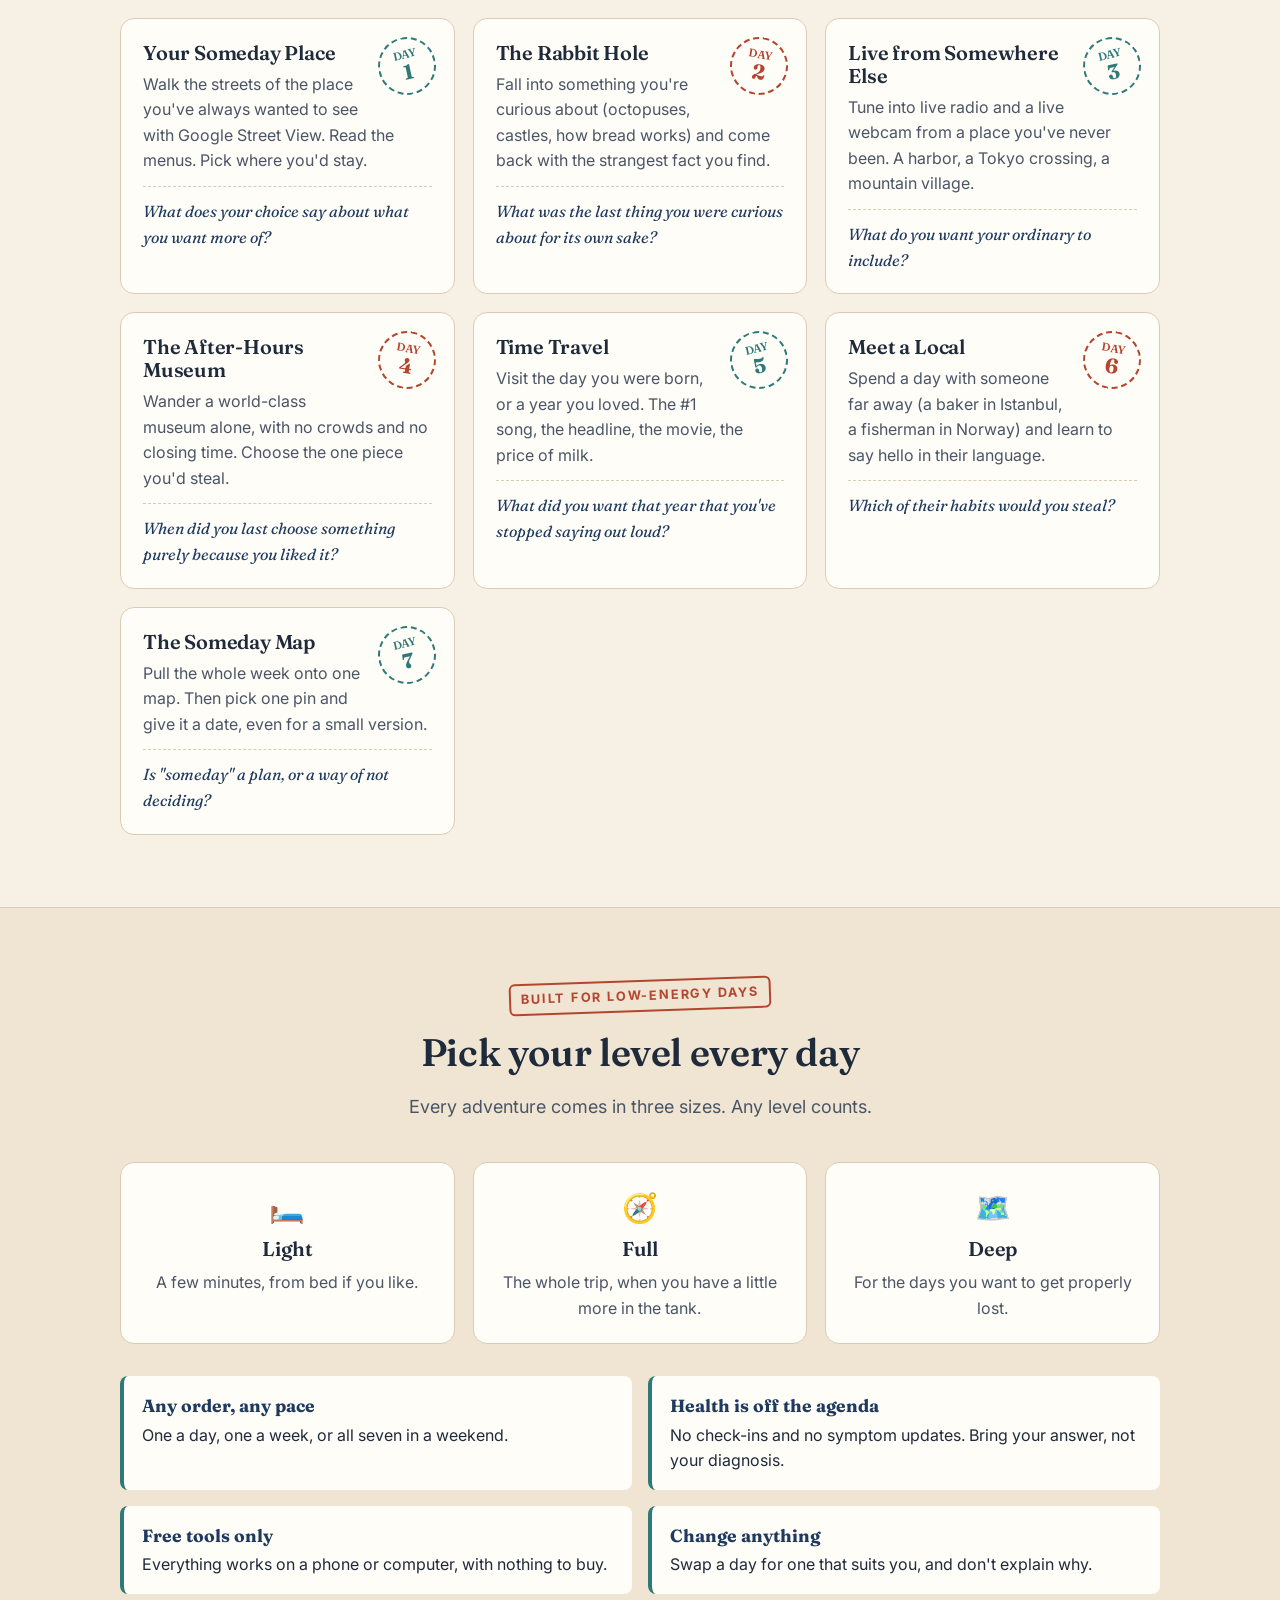
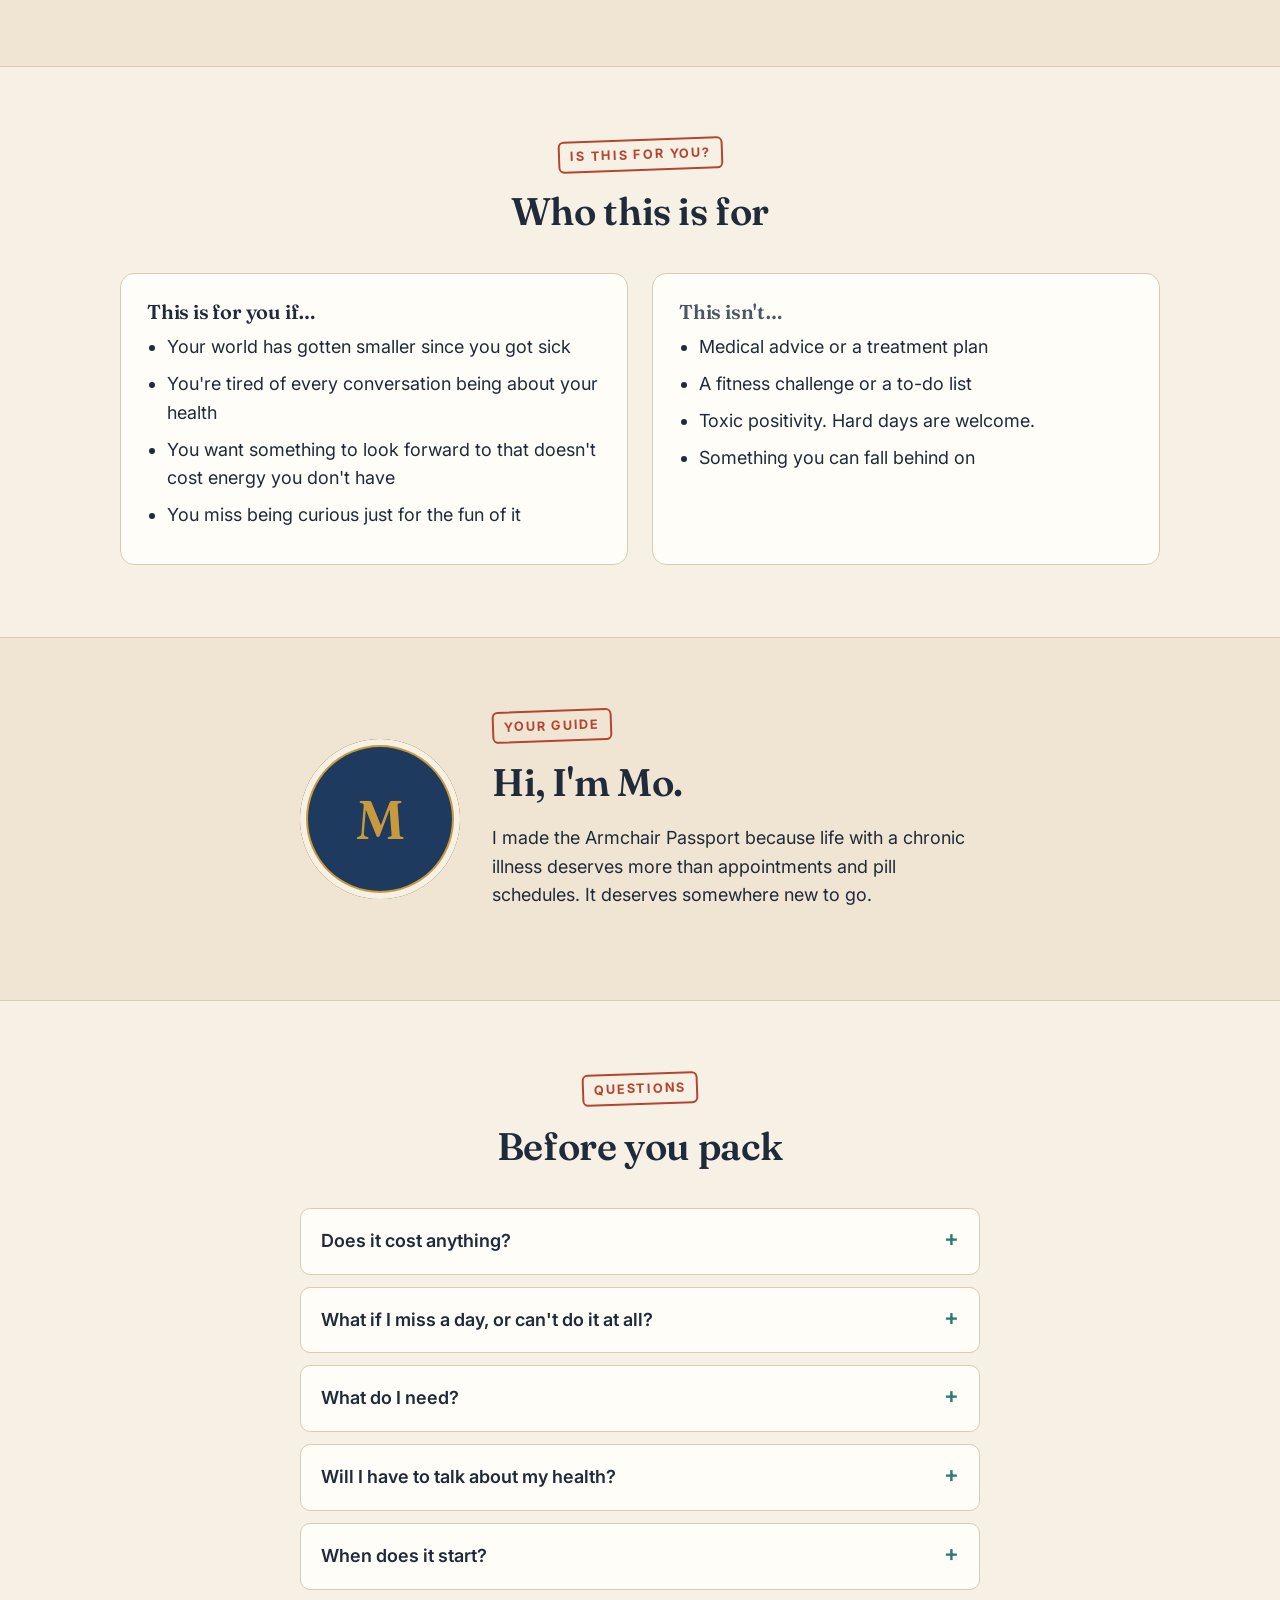
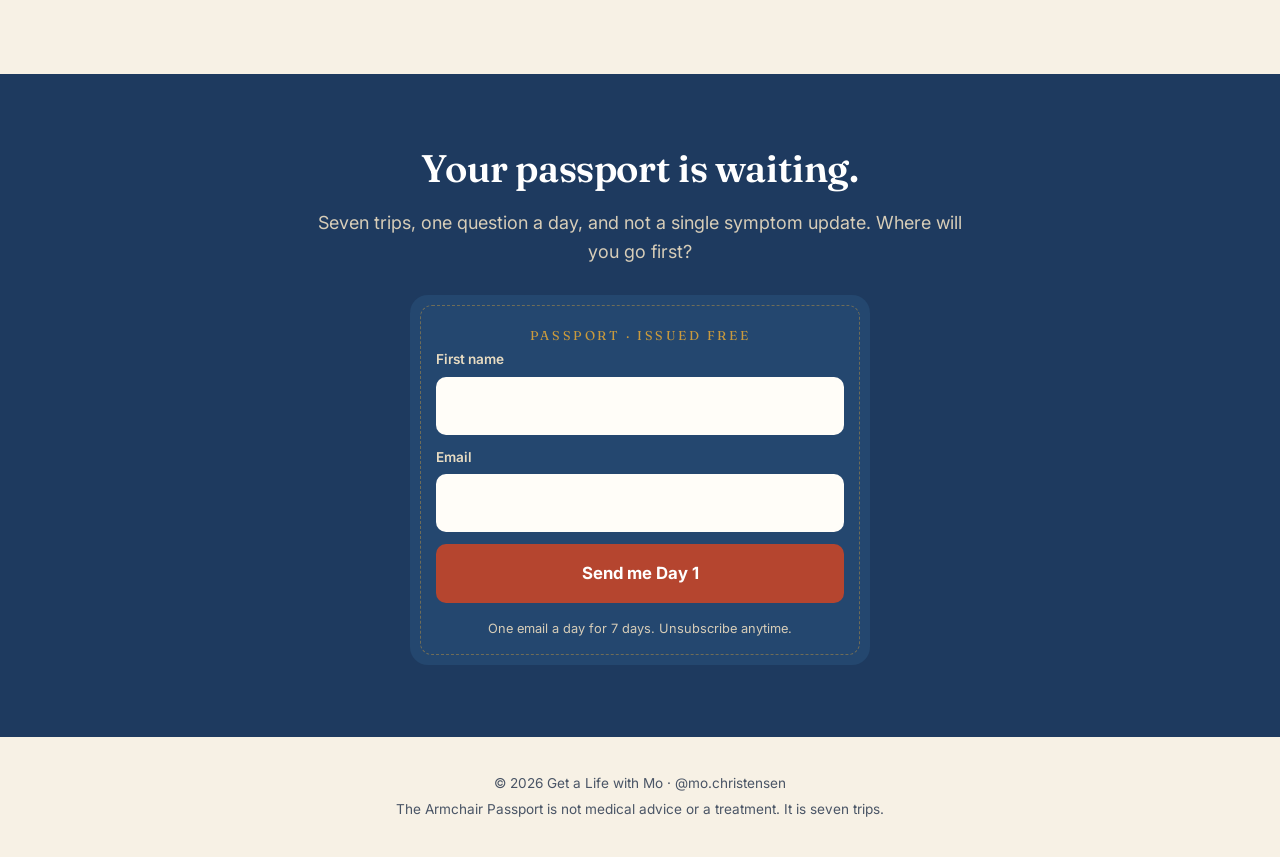
==== commit 02ac3dfb: "Rebrand to Get a Life with Mo Co-Authored-By: Claude Opus 5.5 <noreply@anthropic.com>" ====
--- a/index.html
+++ b/index.html
@@ -18,7 +18,7 @@
 
 <header class="topbar">
   <div class="wrap">
-    <a class="brand" href="#">Chronically Sick with Mo</a>
+    <a class="brand" href="#">Get a Life with Mo</a>
     <a class="cta-link" href="#join">Start the 7 days →</a>
   </div>
 </header>
@@ -242,7 +242,7 @@
 
 <footer>
   <div class="wrap">
-    <p>© 2026 Chronically Sick with Mo · @mo.christensen</p>
+    <p>© 2026 Get a Life with Mo · @mo.christensen</p>
     <p>The Armchair Passport is not medical advice or a treatment. It is seven trips.</p>
   </div>
 </footer>
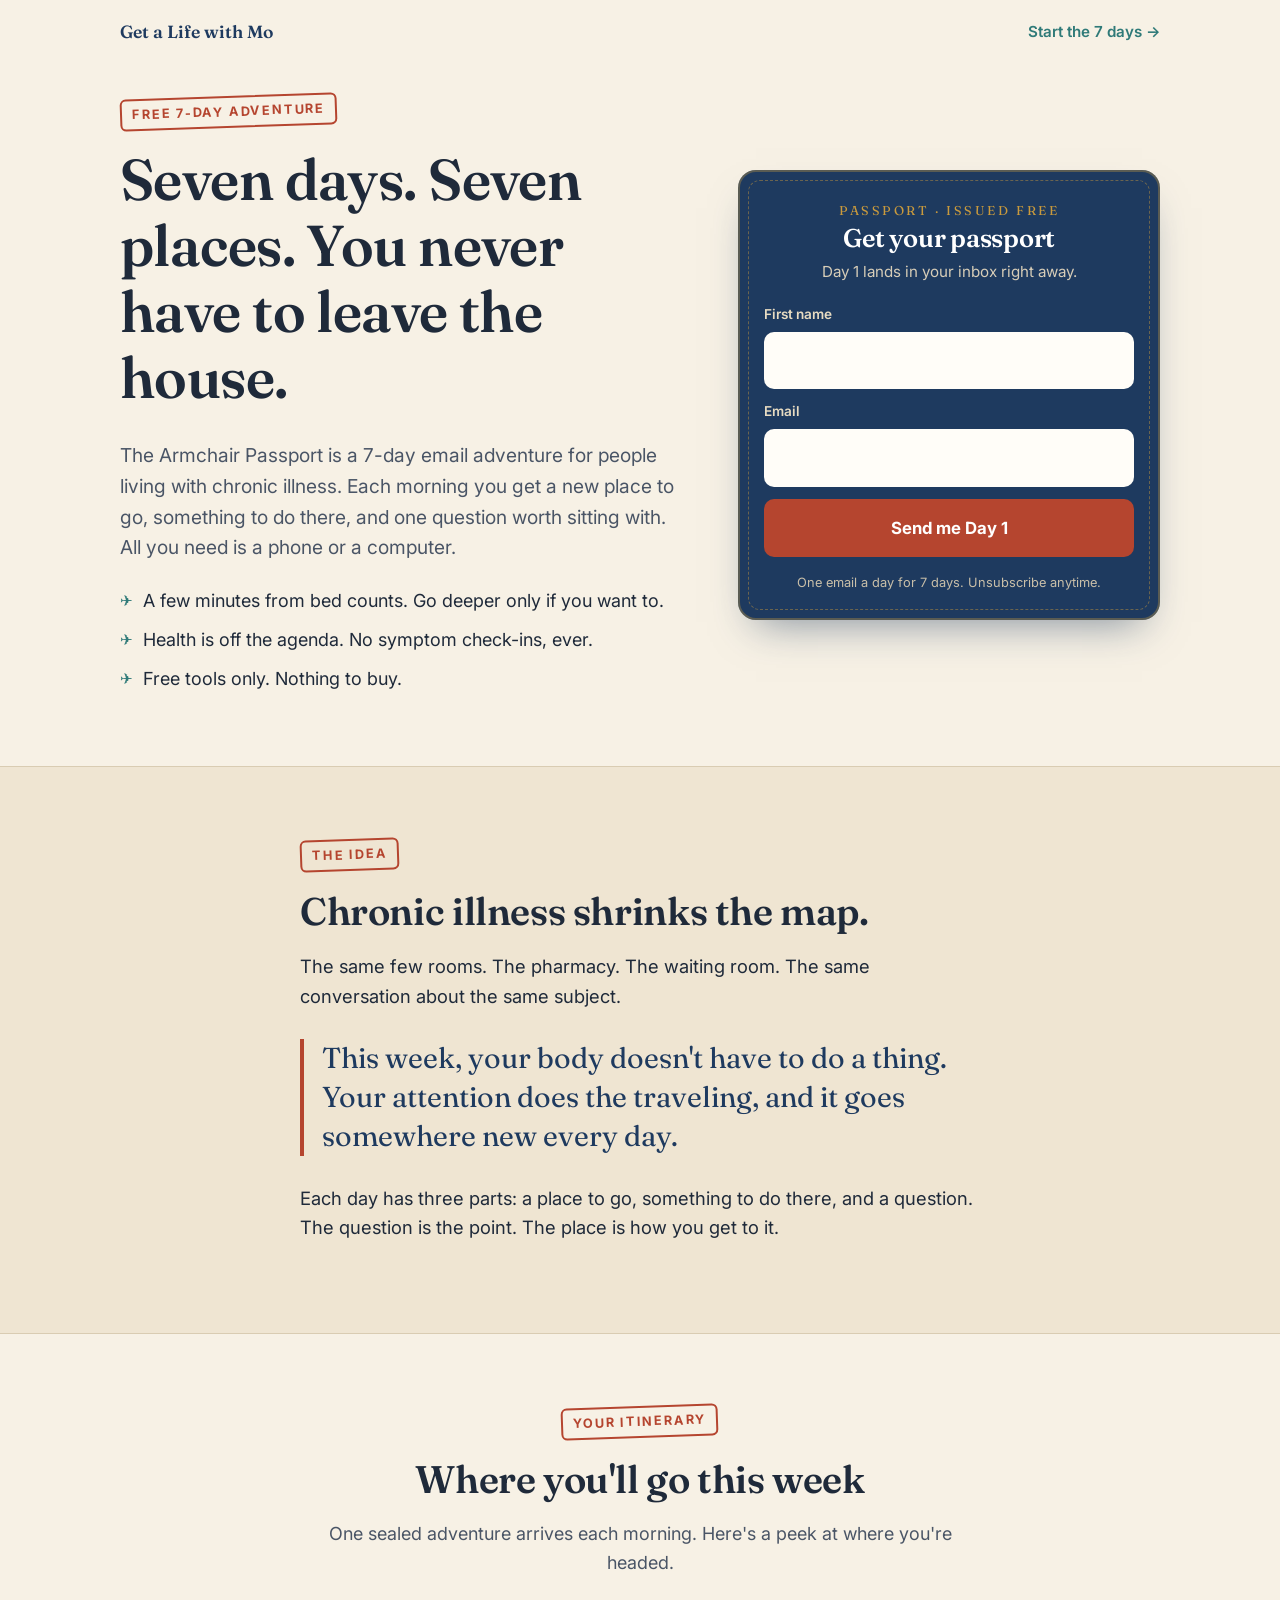
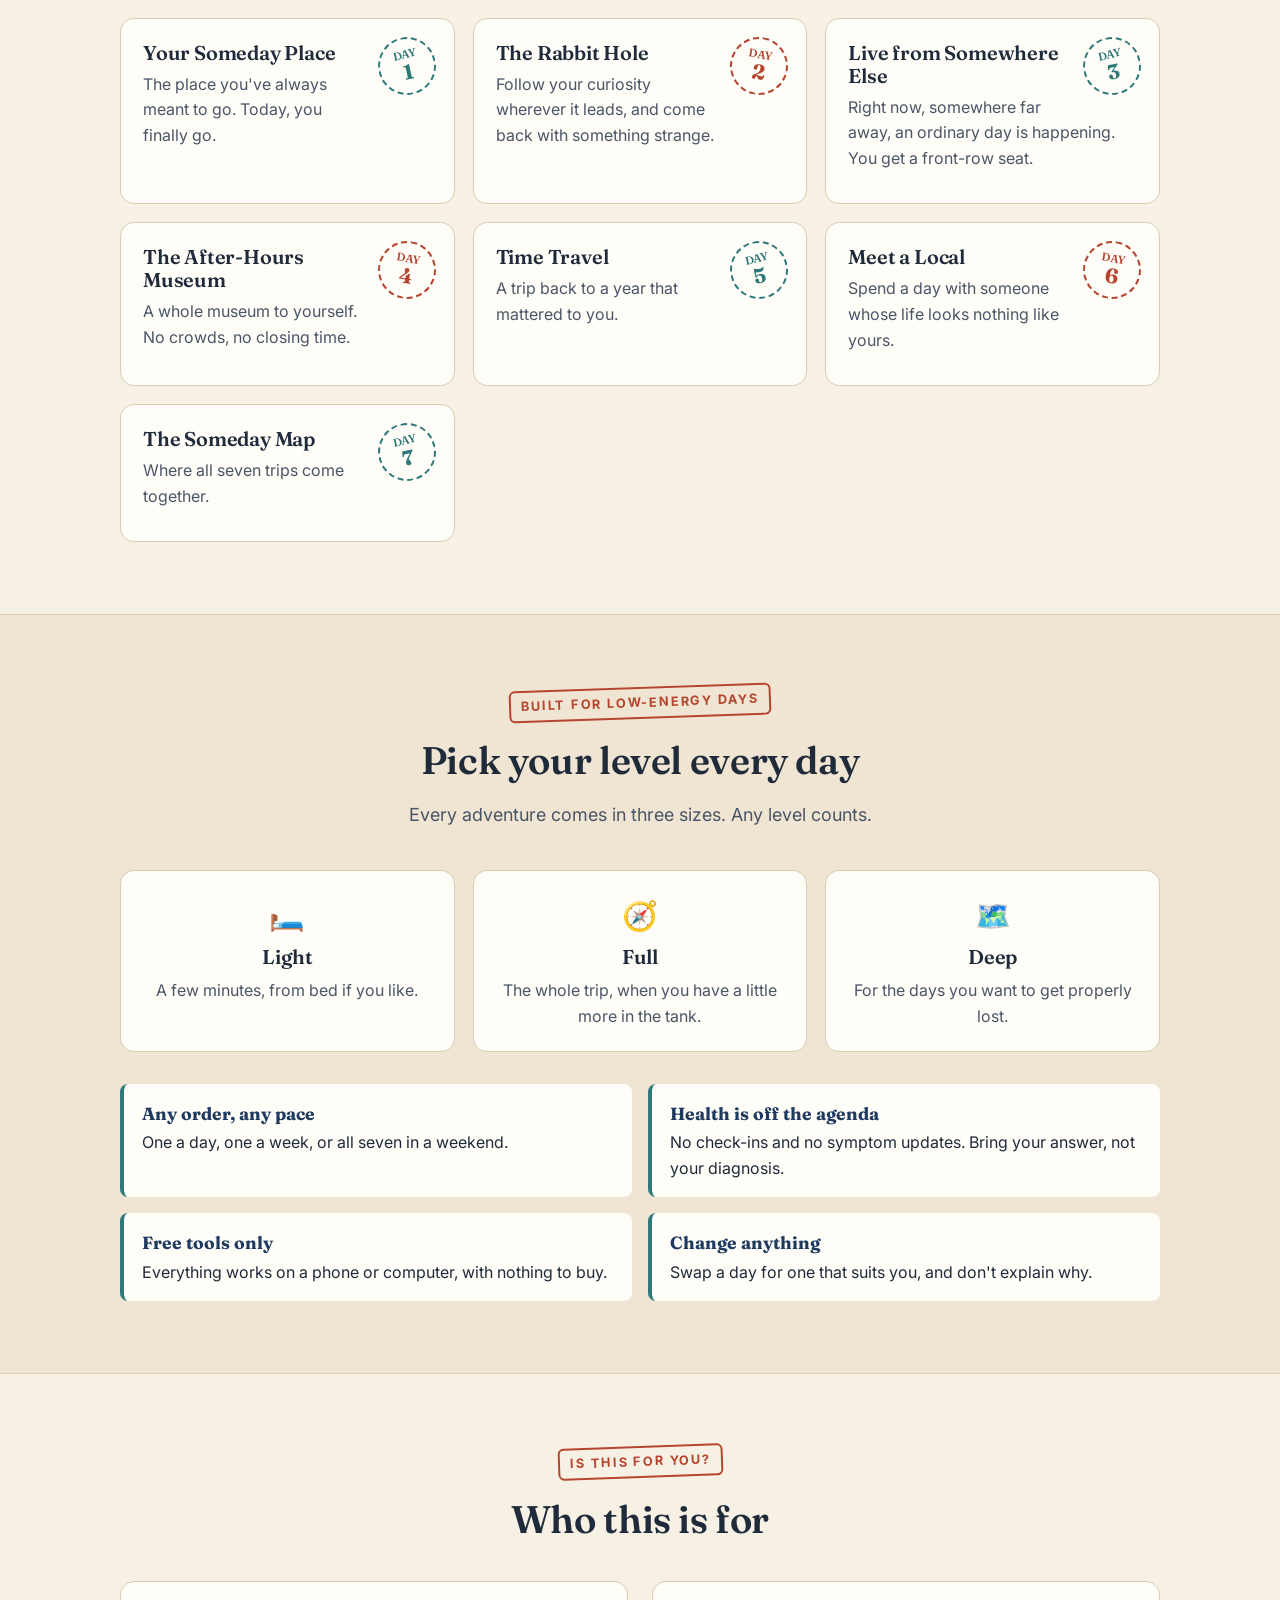
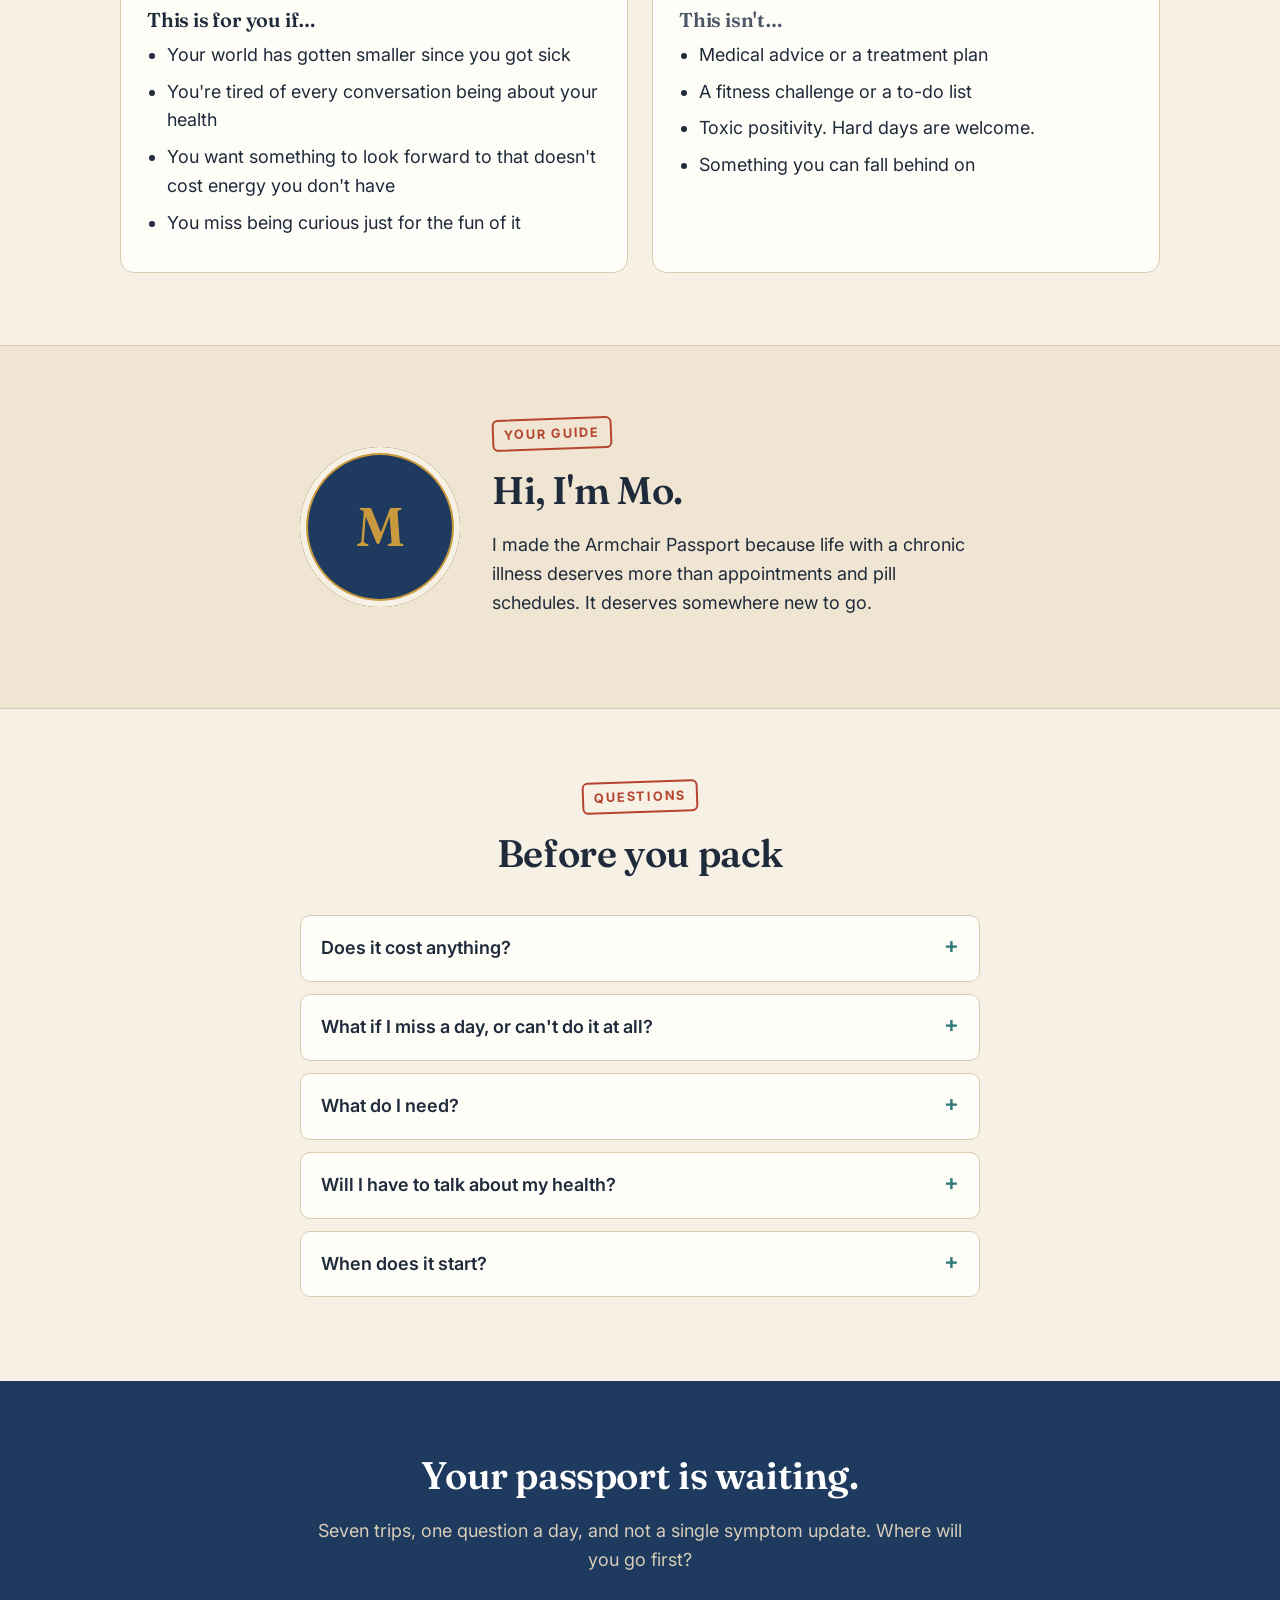
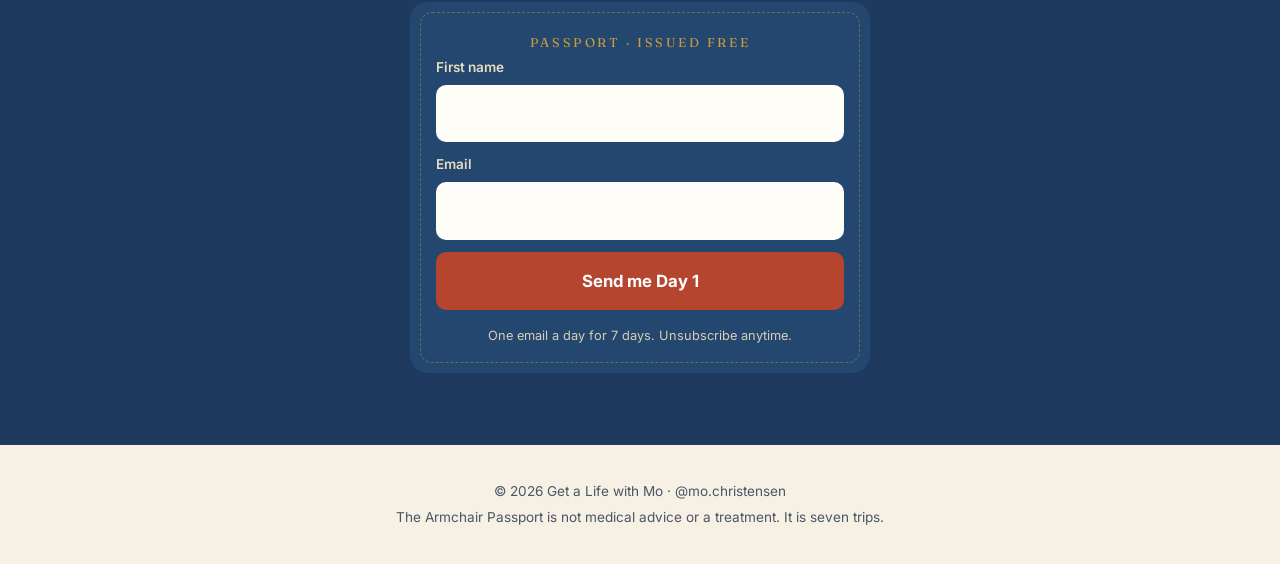
==== commit d0b7b8de: "Fix pull quote wording and turn itinerary into teasers Co-Authored-By: Claude Opus 5.5 <noreply@anth" ====
--- a/index.html
+++ b/index.html
@@ -12,7 +12,7 @@
   <link rel="preconnect" href="https://fonts.googleapis.com">
   <link rel="preconnect" href="https://fonts.gstatic.com" crossorigin>
   <link href="https://fonts.googleapis.com/css2?family=Fraunces:opsz,wght@9..144,500;9..144,600;9..144,700&family=Inter:wght@400;600;700&display=swap" rel="stylesheet">
-  <link rel="stylesheet" href="styles.css">
+  <link rel="stylesheet" href="styles.css?v=2">
 </head>
 <body>
 
@@ -61,7 +61,7 @@
     <span class="eyebrow">The idea</span>
     <h2>Chronic illness shrinks the map.</h2>
     <p>The same few rooms. The pharmacy. The waiting room. The same conversation about the same subject.</p>
-    <p class="pull">This week your body is not asked for anything. You send your attention somewhere else, and go somewhere new every day.</p>
+    <p class="pull">This week, your body doesn't have to do a thing. Your attention does the traveling, and it goes somewhere new every day.</p>
     <p>Each day has three parts: a place to go, something to do there, and a question. The question is the point. The place is how you get to it.</p>
   </div>
 </section>
@@ -72,51 +72,44 @@
     <div class="section-head">
       <span class="eyebrow">Your itinerary</span>
       <h2>Where you'll go this week</h2>
-      <p>One adventure arrives each morning. Do them in order, out of order, or all seven in a weekend.</p>
+      <p>One sealed adventure arrives each morning. Here's a peek at where you're headed.</p>
     </div>
 
     <div class="days">
       <article class="day">
         <div class="stamp"><span>DAY<b>1</b></span></div>
         <h3>Your Someday Place</h3>
-        <p>Walk the streets of the place you've always wanted to see with Google Street View. Read the menus. Pick where you'd stay.</p>
-        <p class="q">What does your choice say about what you want more of?</p>
+        <p>The place you've always meant to go. Today, you finally go.</p>
       </article>
       <article class="day">
         <div class="stamp"><span>DAY<b>2</b></span></div>
         <h3>The Rabbit Hole</h3>
-        <p>Fall into something you're curious about (octopuses, castles, how bread works) and come back with the strangest fact you find.</p>
-        <p class="q">What was the last thing you were curious about for its own sake?</p>
+        <p>Follow your curiosity wherever it leads, and come back with something strange.</p>
       </article>
       <article class="day">
         <div class="stamp"><span>DAY<b>3</b></span></div>
         <h3>Live from Somewhere Else</h3>
-        <p>Tune into live radio and a live webcam from a place you've never been. A harbor, a Tokyo crossing, a mountain village.</p>
-        <p class="q">What do you want your ordinary to include?</p>
+        <p>Right now, somewhere far away, an ordinary day is happening. You get a front-row seat.</p>
       </article>
       <article class="day">
         <div class="stamp"><span>DAY<b>4</b></span></div>
         <h3>The After-Hours Museum</h3>
-        <p>Wander a world-class museum alone, with no crowds and no closing time. Choose the one piece you'd steal.</p>
-        <p class="q">When did you last choose something purely because you liked it?</p>
+        <p>A whole museum to yourself. No crowds, no closing time.</p>
       </article>
       <article class="day">
         <div class="stamp"><span>DAY<b>5</b></span></div>
         <h3>Time Travel</h3>
-        <p>Visit the day you were born, or a year you loved. The #1 song, the headline, the movie, the price of milk.</p>
-        <p class="q">What did you want that year that you've stopped saying out loud?</p>
+        <p>A trip back to a year that mattered to you.</p>
       </article>
       <article class="day">
         <div class="stamp"><span>DAY<b>6</b></span></div>
         <h3>Meet a Local</h3>
-        <p>Spend a day with someone far away (a baker in Istanbul, a fisherman in Norway) and learn to say hello in their language.</p>
-        <p class="q">Which of their habits would you steal?</p>
+        <p>Spend a day with someone whose life looks nothing like yours.</p>
       </article>
       <article class="day">
         <div class="stamp"><span>DAY<b>7</b></span></div>
         <h3>The Someday Map</h3>
-        <p>Pull the whole week onto one map. Then pick one pin and give it a date, even for a small version.</p>
-        <p class="q">Is "someday" a plan, or a way of not deciding?</p>
+        <p>Where all seven trips come together.</p>
       </article>
     </div>
   </div>
@@ -198,7 +191,7 @@
     </div>
     <details>
       <summary>Does it cost anything?</summary>
-      <p>No. The 7-day adventure is free, and every tool it uses (Google Maps, live radio, virtual museums) is free too.</p>
+      <p>No. The 7-day adventure is free, and every tool it uses is free too.</p>
     </details>
     <details>
       <summary>What if I miss a day, or can't do it at all?</summary>
@@ -247,6 +240,6 @@
   </div>
 </footer>
 
-<script src="form.js"></script>
+<script src="form.js?v=4"></script>
 </body>
 </html>
--- a/styles.css
+++ b/styles.css
@@ -128,9 +128,7 @@
 .day .stamp b { display: block; font-size: 1.3rem; }
 .day:nth-child(even) .stamp { border-color: var(--stamp); color: var(--stamp); transform: rotate(9deg); }
 .day h3 { margin-bottom: 8px; }
-.day .q { clear: both; }
 .day p { font-size: 1rem; color: var(--ink-soft); margin-bottom: 12px; }
-.day .q { font-family: var(--serif); font-style: italic; font-size: 1rem; color: var(--navy); border-top: 1px dashed var(--line); padding-top: 12px; margin: 0; }
 
 /* Levels */
 .levels { display: grid; grid-template-columns: repeat(3, 1fr); gap: 18px; margin-top: 8px; }
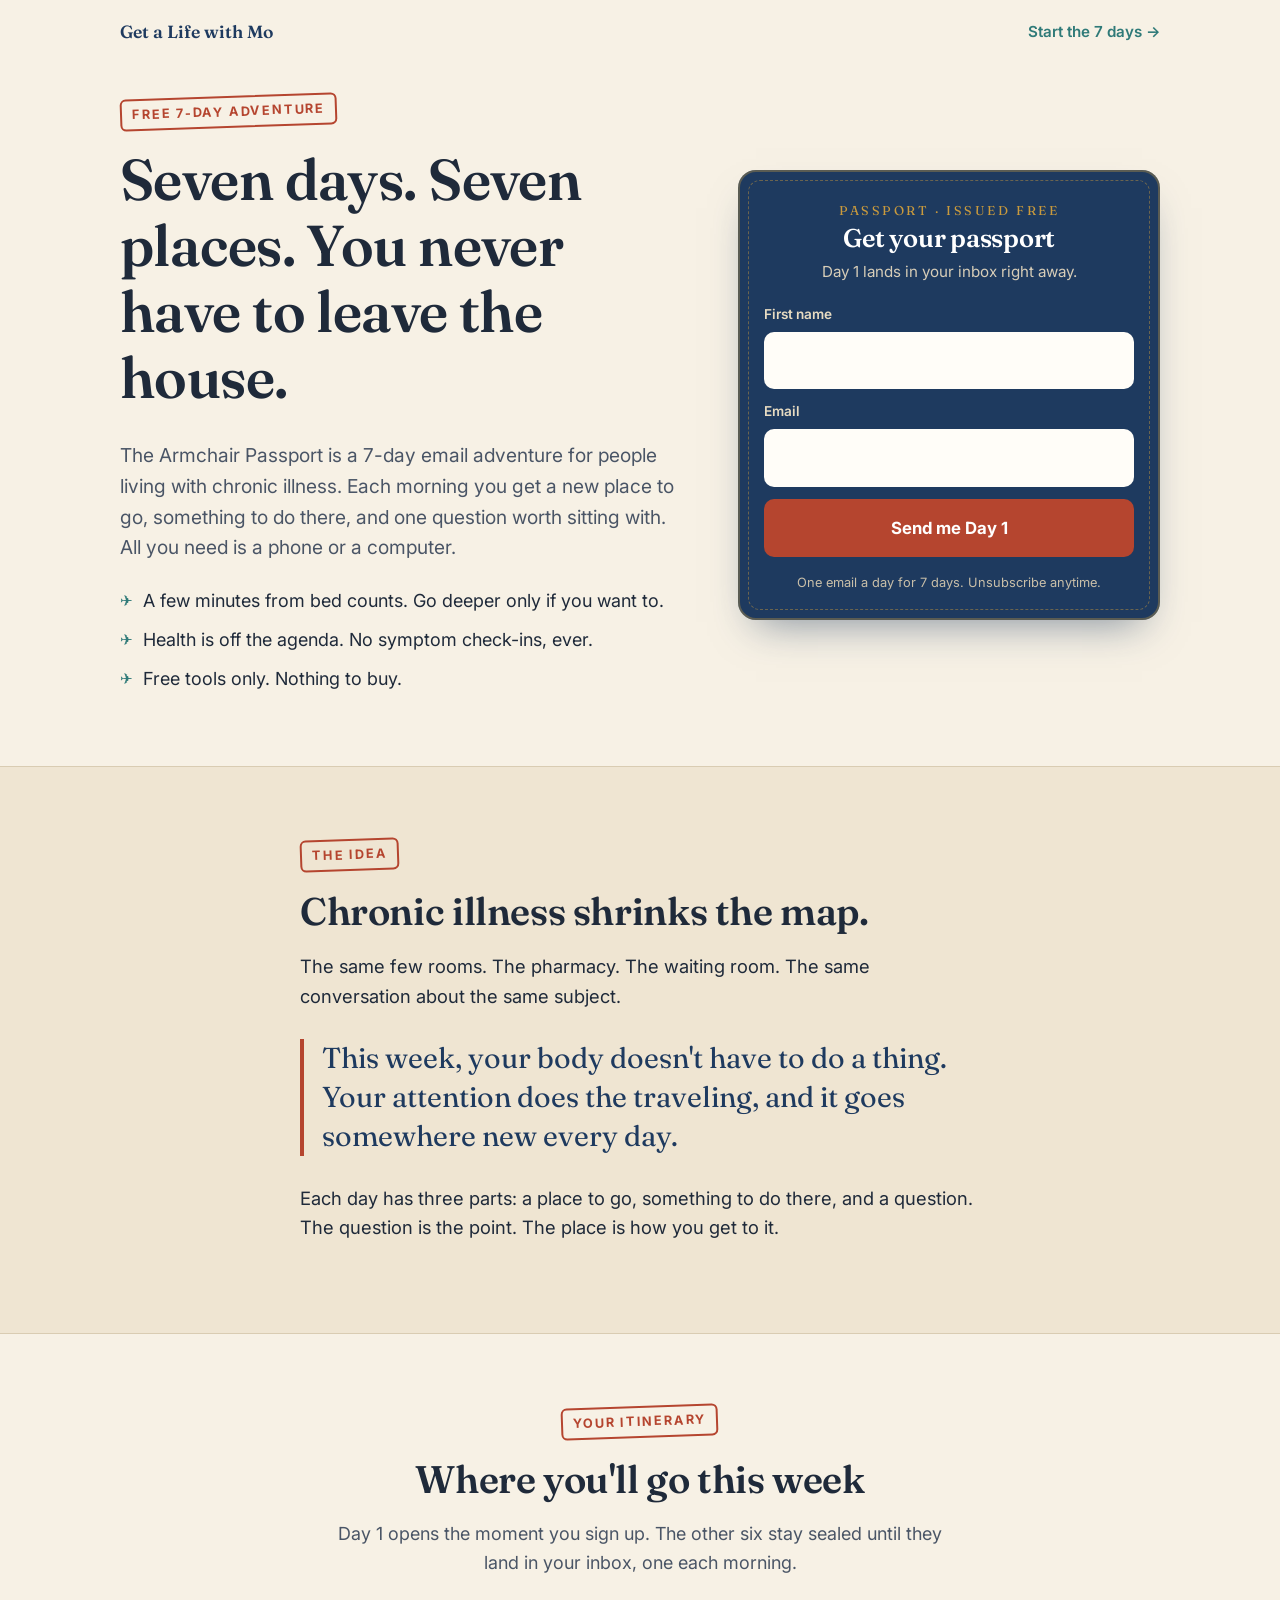
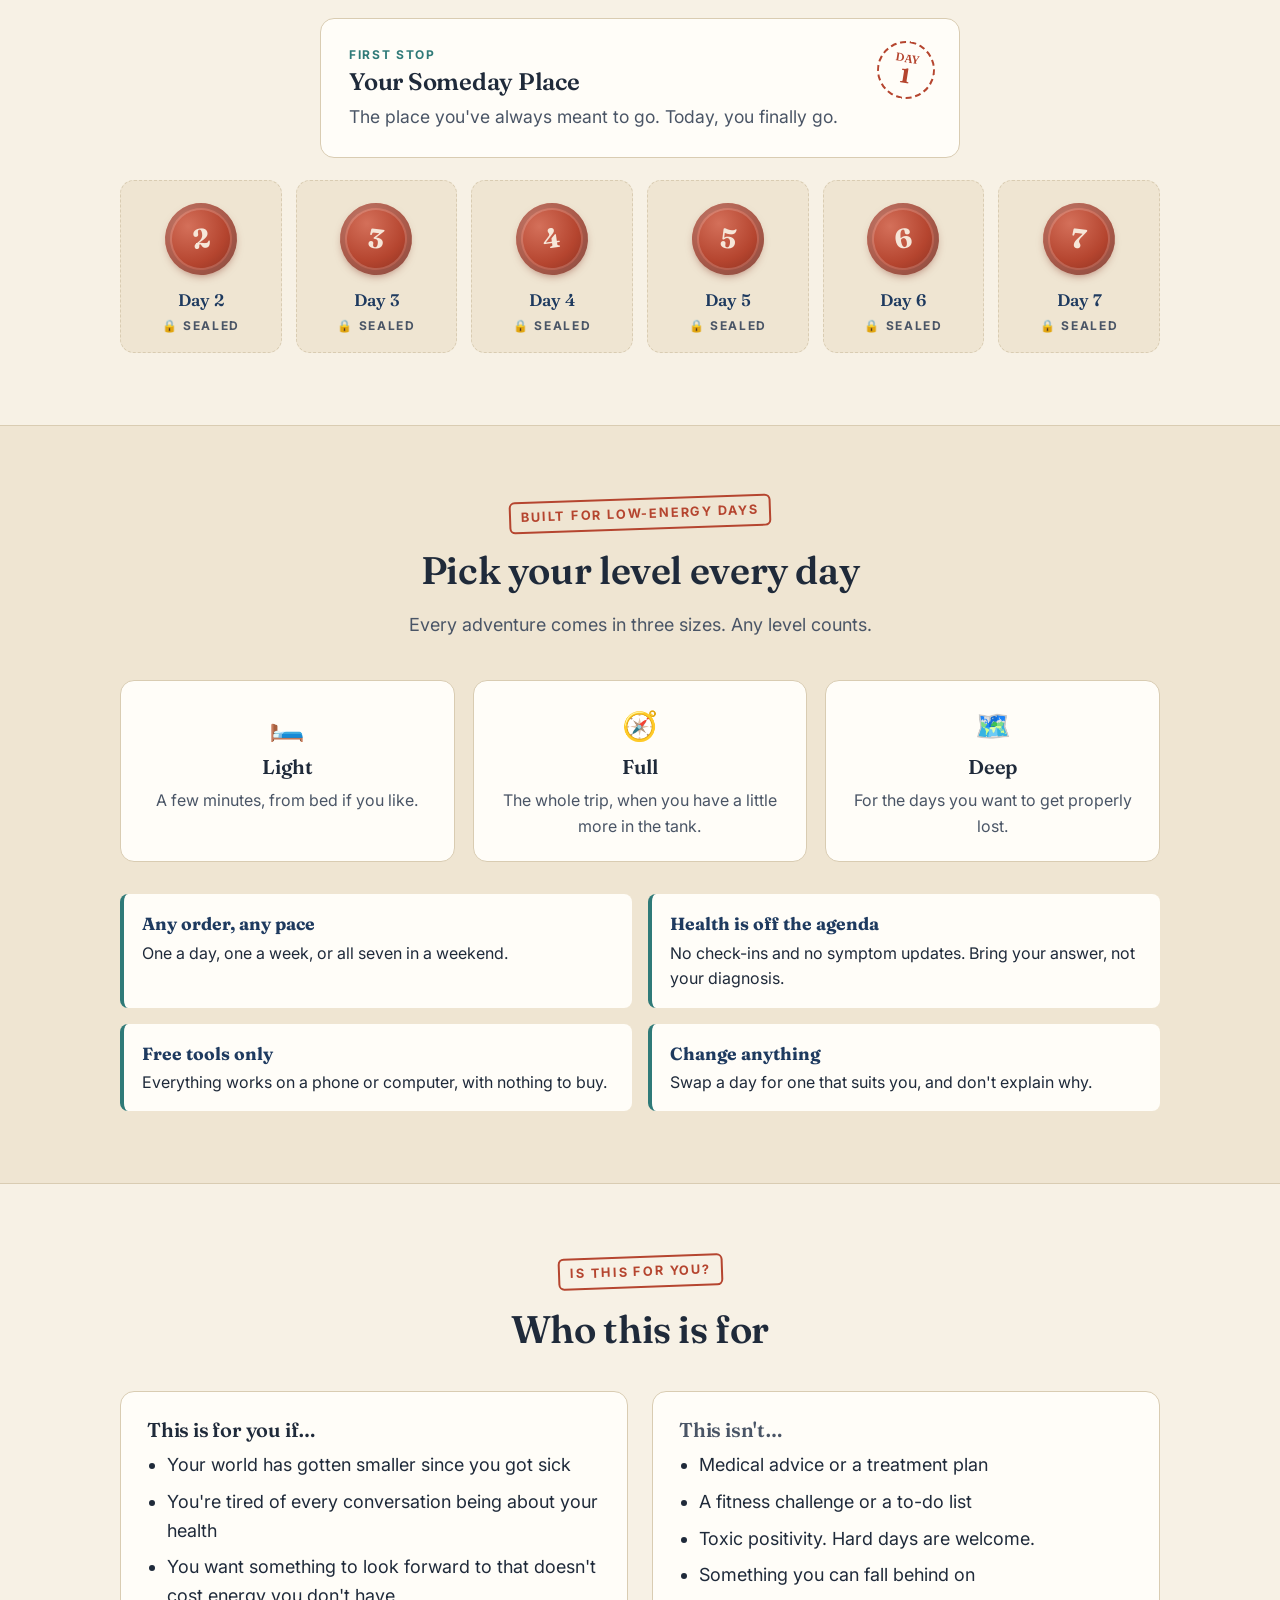
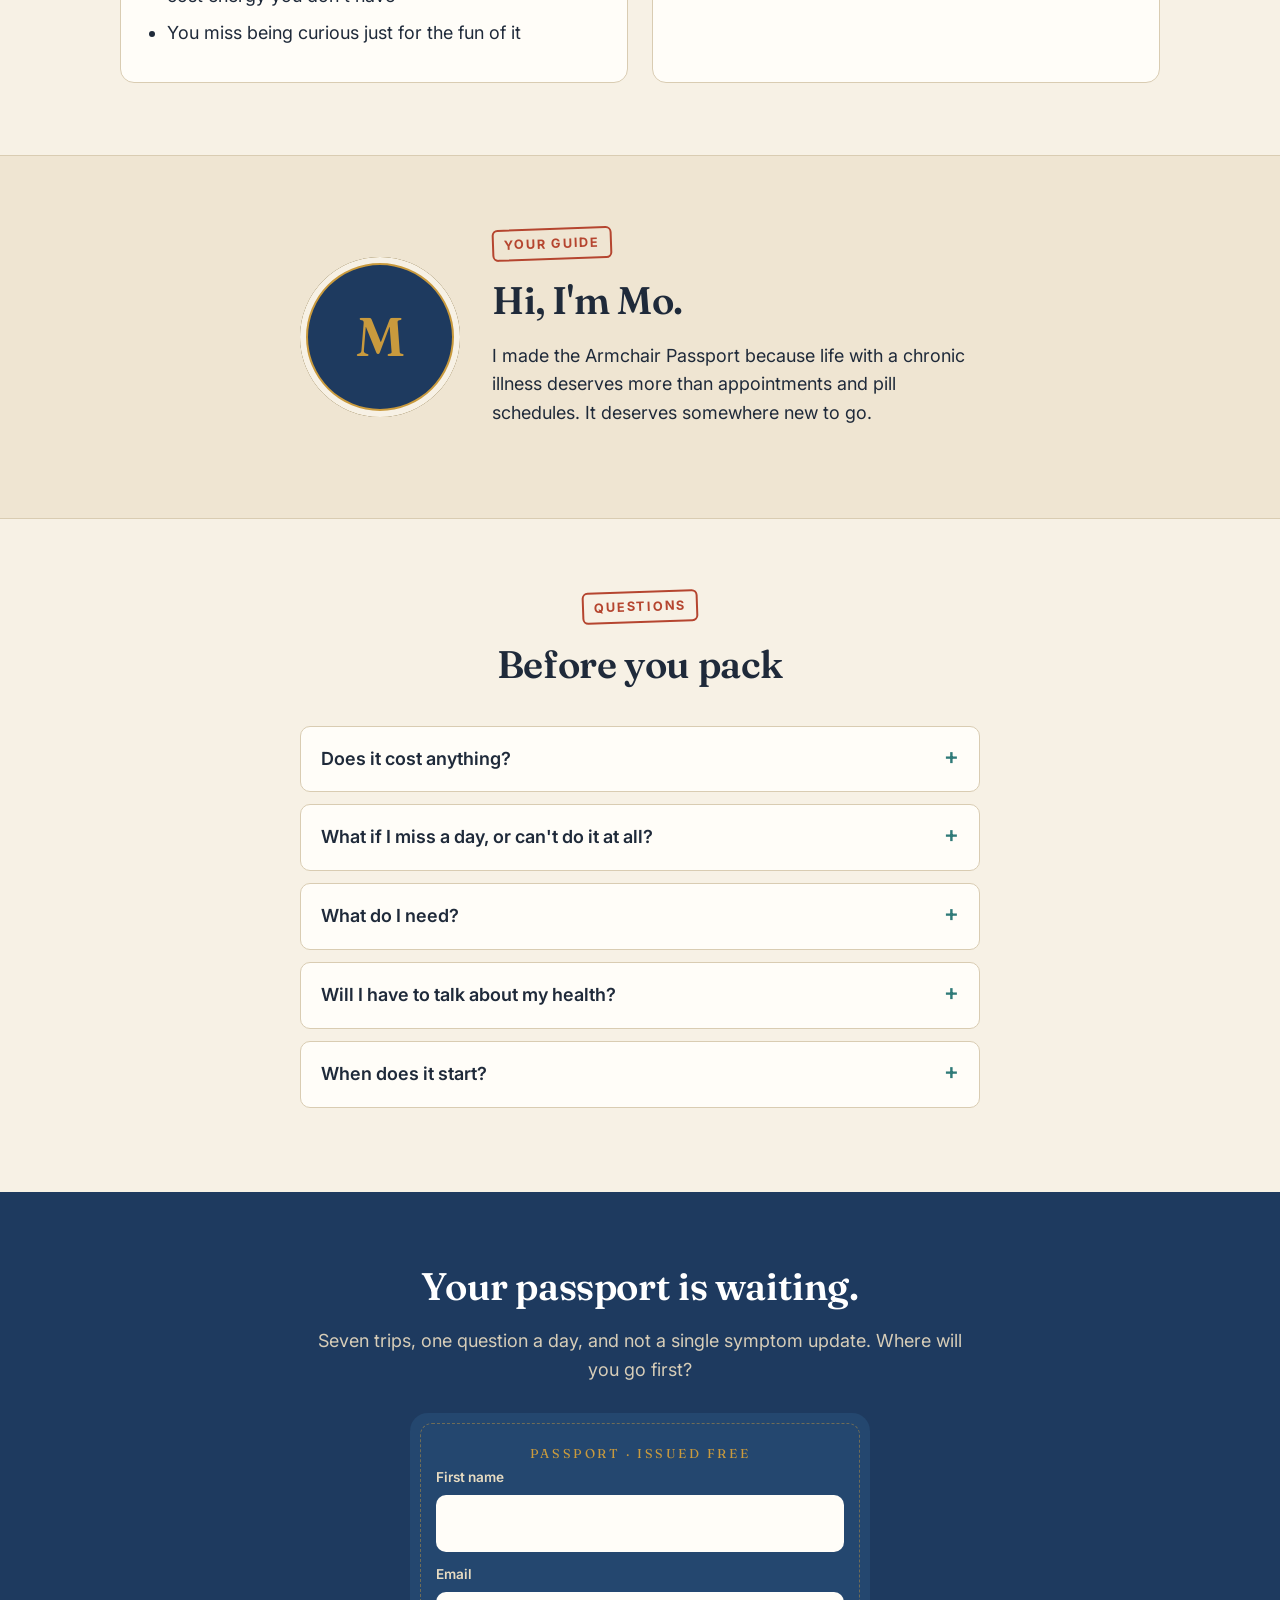
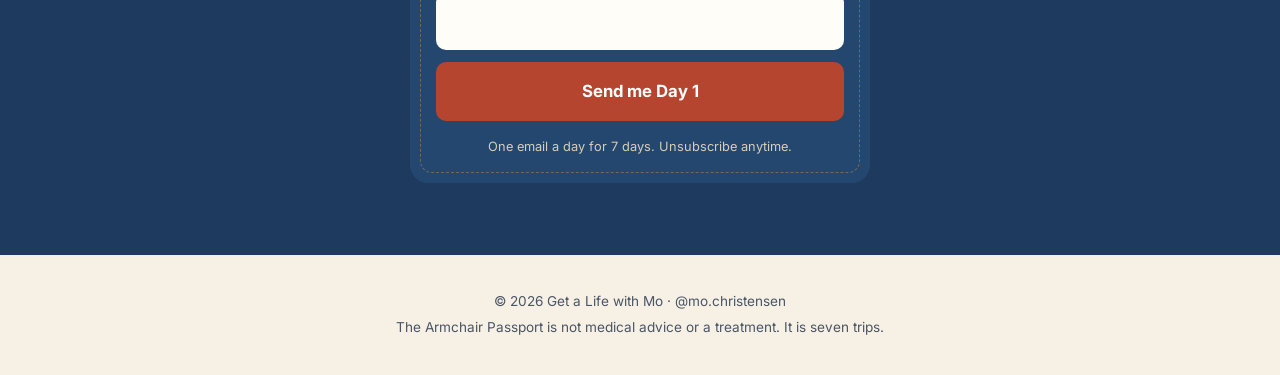
==== commit 77a98113: "Show days 2-7 as sealed passport stamps Co-Authored-By: Claude Opus 5.5 <noreply@anthropic.com>" ====
--- a/index.html
+++ b/index.html
@@ -12,7 +12,7 @@
   <link rel="preconnect" href="https://fonts.googleapis.com">
   <link rel="preconnect" href="https://fonts.gstatic.com" crossorigin>
   <link href="https://fonts.googleapis.com/css2?family=Fraunces:opsz,wght@9..144,500;9..144,600;9..144,700&family=Inter:wght@400;600;700&display=swap" rel="stylesheet">
-  <link rel="stylesheet" href="styles.css?v=2">
+  <link rel="stylesheet" href="styles.css?v=3">
 </head>
 <body>
 
@@ -72,45 +72,47 @@
     <div class="section-head">
       <span class="eyebrow">Your itinerary</span>
       <h2>Where you'll go this week</h2>
-      <p>One sealed adventure arrives each morning. Here's a peek at where you're headed.</p>
-    </div>
-
-    <div class="days">
-      <article class="day">
-        <div class="stamp"><span>DAY<b>1</b></span></div>
-        <h3>Your Someday Place</h3>
-        <p>The place you've always meant to go. Today, you finally go.</p>
-      </article>
-      <article class="day">
-        <div class="stamp"><span>DAY<b>2</b></span></div>
-        <h3>The Rabbit Hole</h3>
-        <p>Follow your curiosity wherever it leads, and come back with something strange.</p>
-      </article>
-      <article class="day">
-        <div class="stamp"><span>DAY<b>3</b></span></div>
-        <h3>Live from Somewhere Else</h3>
-        <p>Right now, somewhere far away, an ordinary day is happening. You get a front-row seat.</p>
-      </article>
-      <article class="day">
-        <div class="stamp"><span>DAY<b>4</b></span></div>
-        <h3>The After-Hours Museum</h3>
-        <p>A whole museum to yourself. No crowds, no closing time.</p>
-      </article>
-      <article class="day">
-        <div class="stamp"><span>DAY<b>5</b></span></div>
-        <h3>Time Travel</h3>
-        <p>A trip back to a year that mattered to you.</p>
-      </article>
-      <article class="day">
-        <div class="stamp"><span>DAY<b>6</b></span></div>
-        <h3>Meet a Local</h3>
-        <p>Spend a day with someone whose life looks nothing like yours.</p>
-      </article>
-      <article class="day">
-        <div class="stamp"><span>DAY<b>7</b></span></div>
-        <h3>The Someday Map</h3>
-        <p>Where all seven trips come together.</p>
-      </article>
+      <p>Day 1 opens the moment you sign up. The other six stay sealed until they land in your inbox, one each morning.</p>
+    </div>
+
+    <article class="day featured">
+      <div class="stamp"><span>DAY<b>1</b></span></div>
+      <span class="first-stop">First stop</span>
+      <h3>Your Someday Place</h3>
+      <p>The place you've always meant to go. Today, you finally go.</p>
+    </article>
+
+    <div class="sealed-grid">
+      <div class="sealed">
+        <div class="seal" aria-hidden="true">2</div>
+        <p class="sealed-day">Day 2</p>
+        <p class="sealed-sub">Sealed</p>
+      </div>
+      <div class="sealed">
+        <div class="seal" aria-hidden="true">3</div>
+        <p class="sealed-day">Day 3</p>
+        <p class="sealed-sub">Sealed</p>
+      </div>
+      <div class="sealed">
+        <div class="seal" aria-hidden="true">4</div>
+        <p class="sealed-day">Day 4</p>
+        <p class="sealed-sub">Sealed</p>
+      </div>
+      <div class="sealed">
+        <div class="seal" aria-hidden="true">5</div>
+        <p class="sealed-day">Day 5</p>
+        <p class="sealed-sub">Sealed</p>
+      </div>
+      <div class="sealed">
+        <div class="seal" aria-hidden="true">6</div>
+        <p class="sealed-day">Day 6</p>
+        <p class="sealed-sub">Sealed</p>
+      </div>
+      <div class="sealed">
+        <div class="seal" aria-hidden="true">7</div>
+        <p class="sealed-day">Day 7</p>
+        <p class="sealed-sub">Sealed</p>
+      </div>
     </div>
   </div>
 </section>
--- a/styles.css
+++ b/styles.css
@@ -112,7 +112,6 @@
 /* Itinerary */
 .section-head { text-align: center; max-width: 640px; margin: 0 auto 40px; }
 .section-head p { color: var(--ink-soft); }
-.days { display: grid; grid-template-columns: repeat(auto-fit, minmax(290px, 1fr)); gap: 18px; }
 .day {
   background: var(--white); border: 1px solid var(--line); border-radius: var(--radius);
   padding: 22px 22px 20px; position: relative; overflow: hidden;
@@ -128,6 +127,29 @@
 .day .stamp b { display: block; font-size: 1.3rem; }
 .day:nth-child(even) .stamp { border-color: var(--stamp); color: var(--stamp); transform: rotate(9deg); }
 .day h3 { margin-bottom: 8px; }
+.day.featured { max-width: 640px; margin: 0 auto 22px; padding: 26px 28px; }
+.day.featured h3 { font-size: 1.5rem; }
+.day.featured p { font-size: 1.1rem; margin: 0; }
+.first-stop { display: block; font-size: .75rem; font-weight: 700; letter-spacing: .14em; text-transform: uppercase; color: var(--teal); margin-bottom: 4px; }
+
+/* Sealed days */
+.sealed-grid { display: grid; grid-template-columns: repeat(6, 1fr); gap: 14px; }
+.sealed {
+  background: var(--paper-2); border: 1px dashed var(--line); border-radius: var(--radius);
+  padding: 22px 10px 16px; text-align: center;
+}
+.seal {
+  width: 72px; height: 72px; margin: 0 auto 12px; border-radius: 50%;
+  display: grid; place-items: center;
+  font-family: var(--serif); font-weight: 700; font-size: 1.7rem; color: #f6e6d8;
+  background: radial-gradient(circle at 35% 30%, #d4705a, var(--stamp) 55%, #7f2a1b);
+  box-shadow: inset 0 0 0 5px rgba(0,0,0,.12), inset 0 0 0 7px rgba(255,255,255,.18), 0 4px 10px -4px rgba(127,42,27,.6);
+  transform: rotate(-8deg);
+}
+.sealed:nth-child(even) .seal { transform: rotate(7deg); }
+.sealed-day { font-family: var(--serif); font-weight: 600; font-size: 1.05rem; color: var(--navy); margin: 0; }
+.sealed-sub { font-size: .75rem; font-weight: 700; letter-spacing: .14em; text-transform: uppercase; color: var(--ink-soft); margin: 2px 0 0; }
+.sealed-sub::before { content: "🔒 "; }
 .day p { font-size: 1rem; color: var(--ink-soft); margin-bottom: 12px; }
 
 /* Levels */
@@ -204,6 +226,7 @@
 @media (max-width: 860px) {
   .hero-grid { grid-template-columns: 1fr; gap: 32px; }
   .levels, .rules, .fit { grid-template-columns: 1fr; }
+  .sealed-grid { grid-template-columns: repeat(3, 1fr); }
   .host { grid-template-columns: 1fr; text-align: center; }
   .host .badge { margin: 0 auto; }
   section { padding: 56px 0; }
@@ -213,6 +236,7 @@
   .wrap { padding: 0 16px; }
   .passport { padding: 26px 18px 20px; }
   .ticket { padding: 32px 20px; }
+  .sealed-grid { grid-template-columns: repeat(2, 1fr); }
   .brand { font-size: .95rem; }
   .topbar .cta-link { font-size: .85rem; }
 }
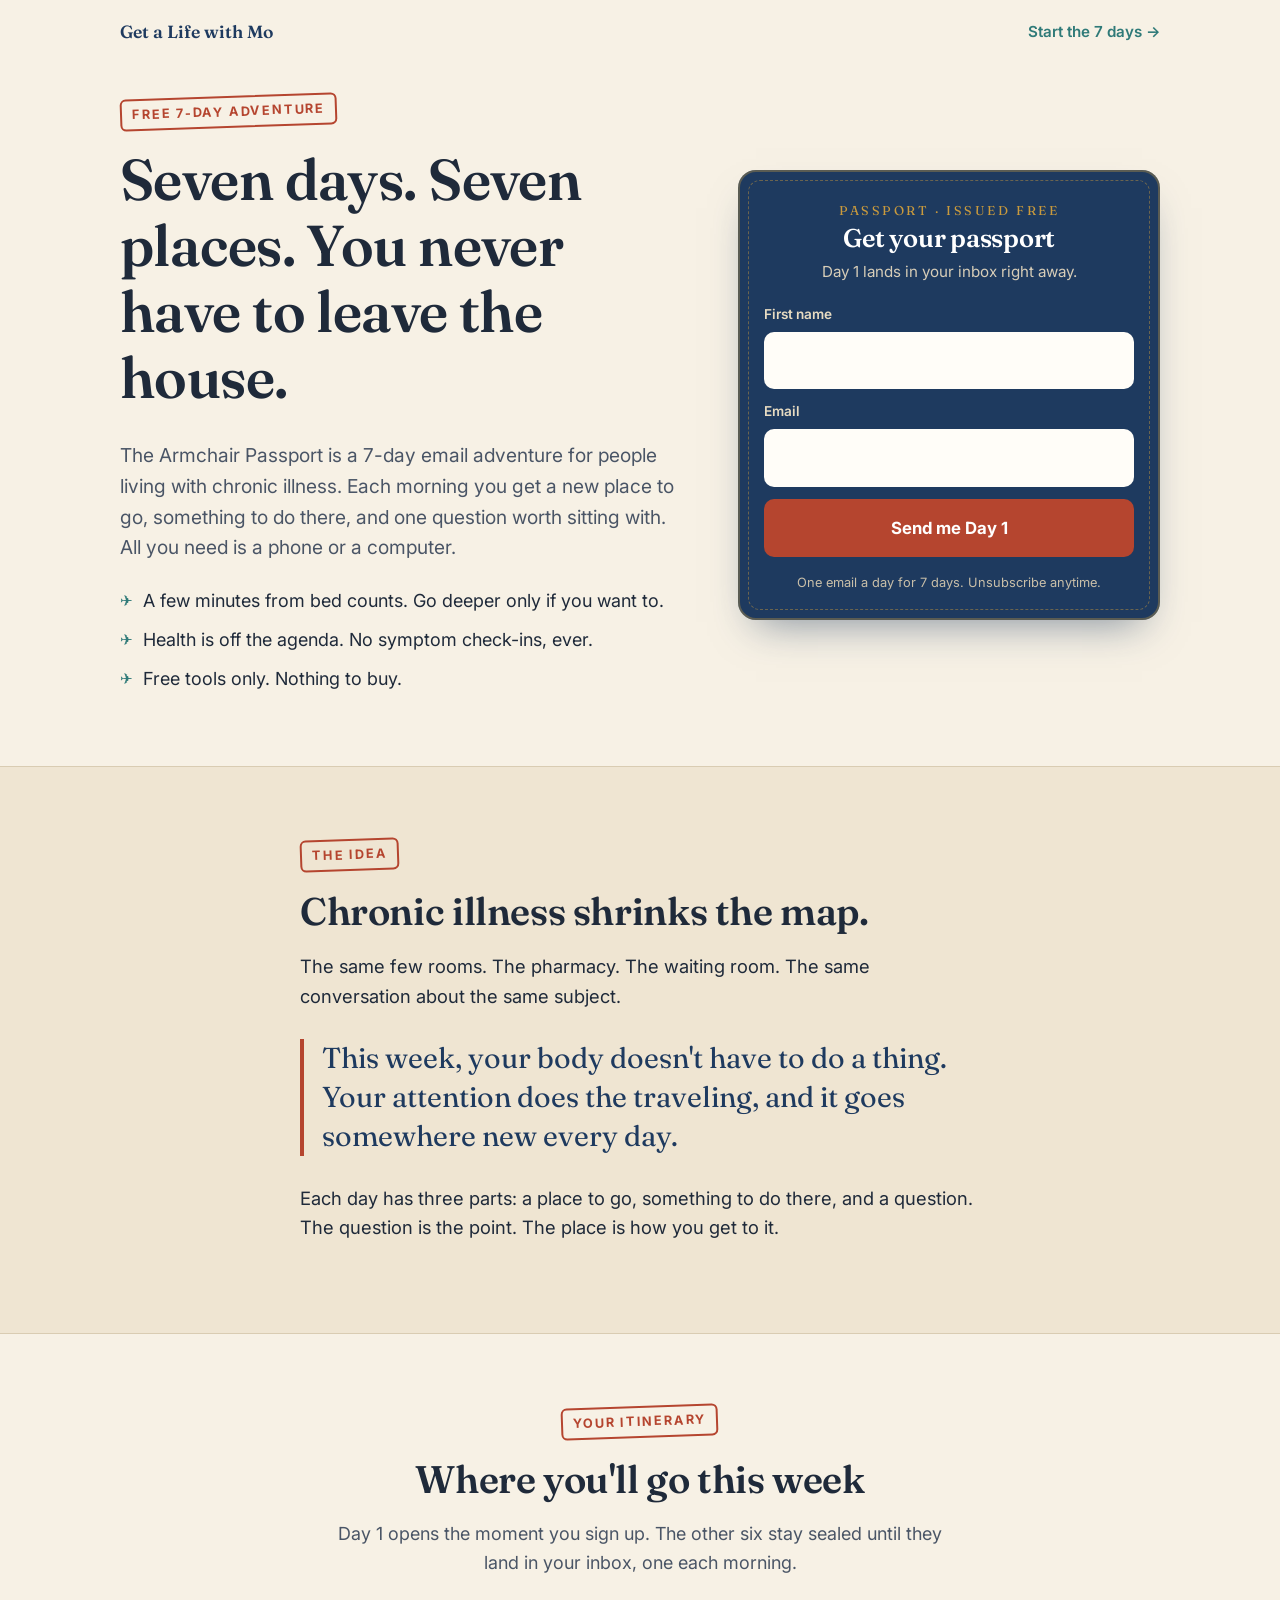
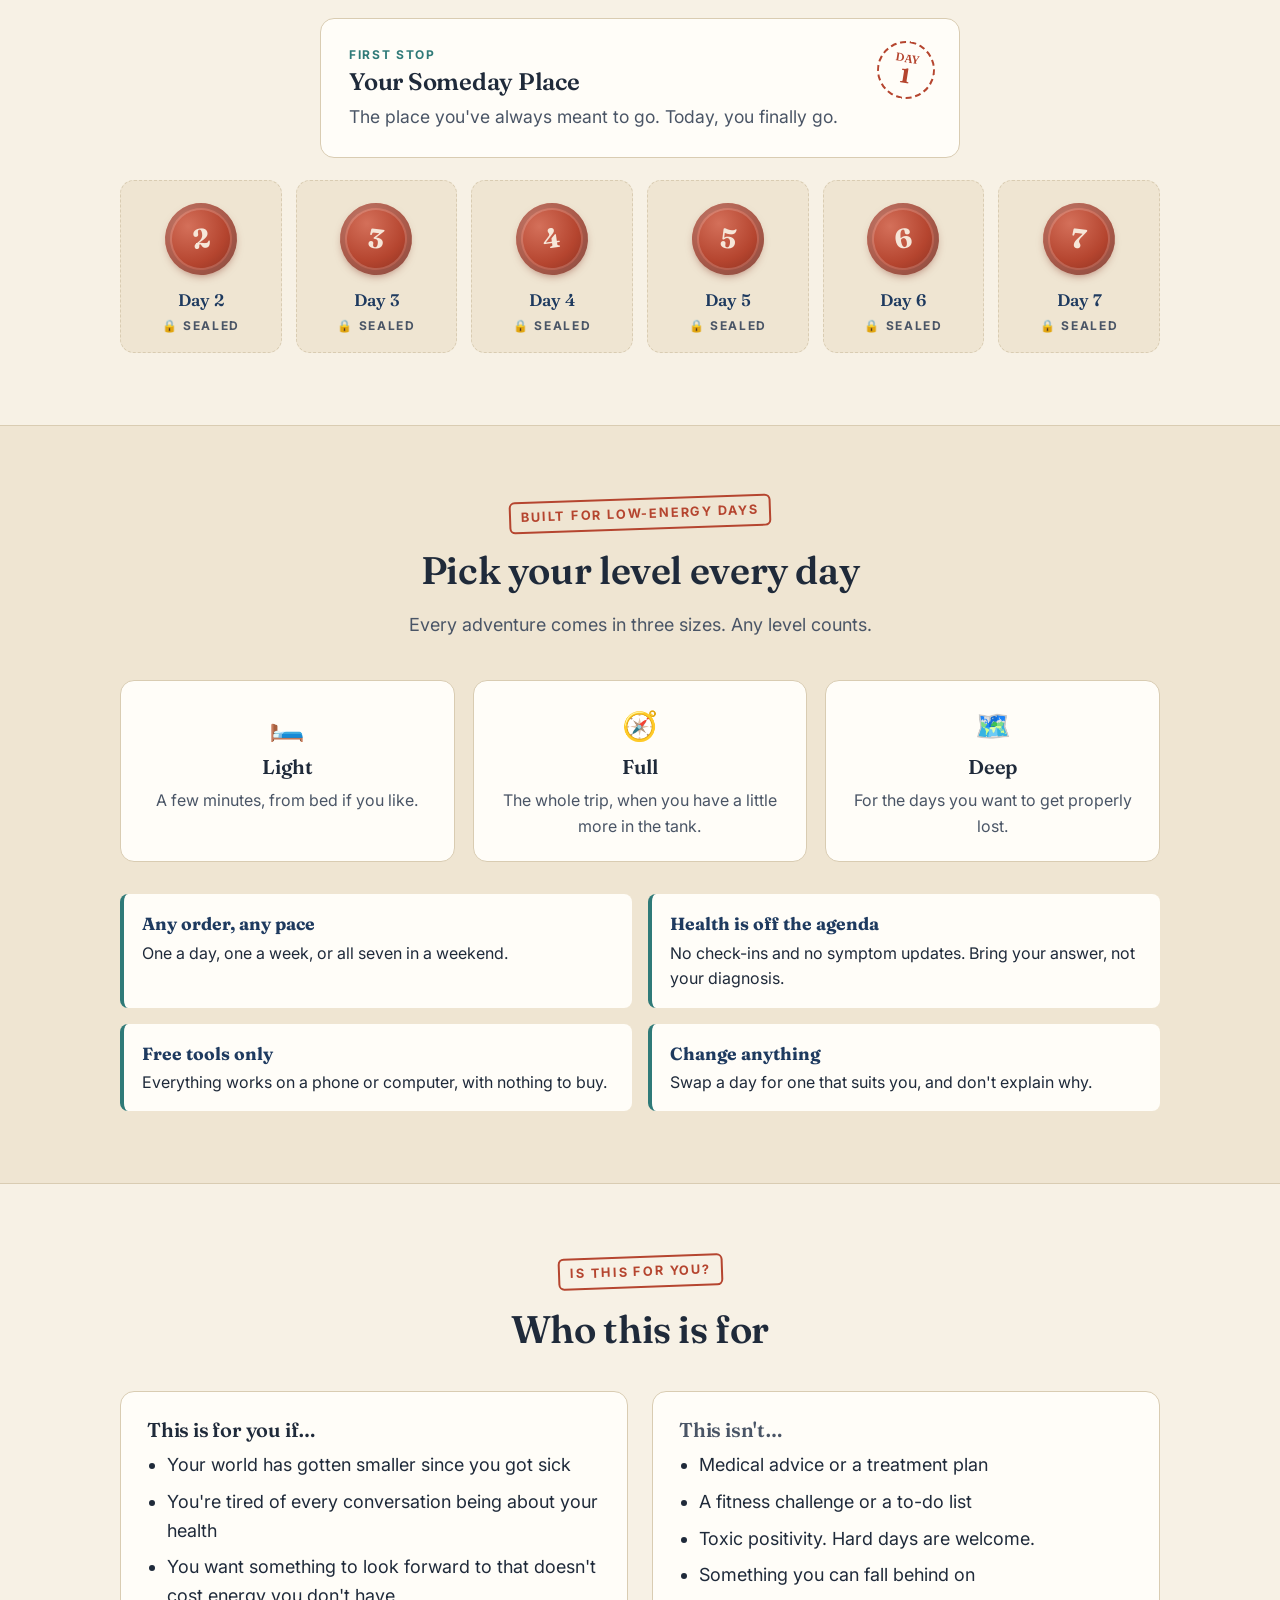
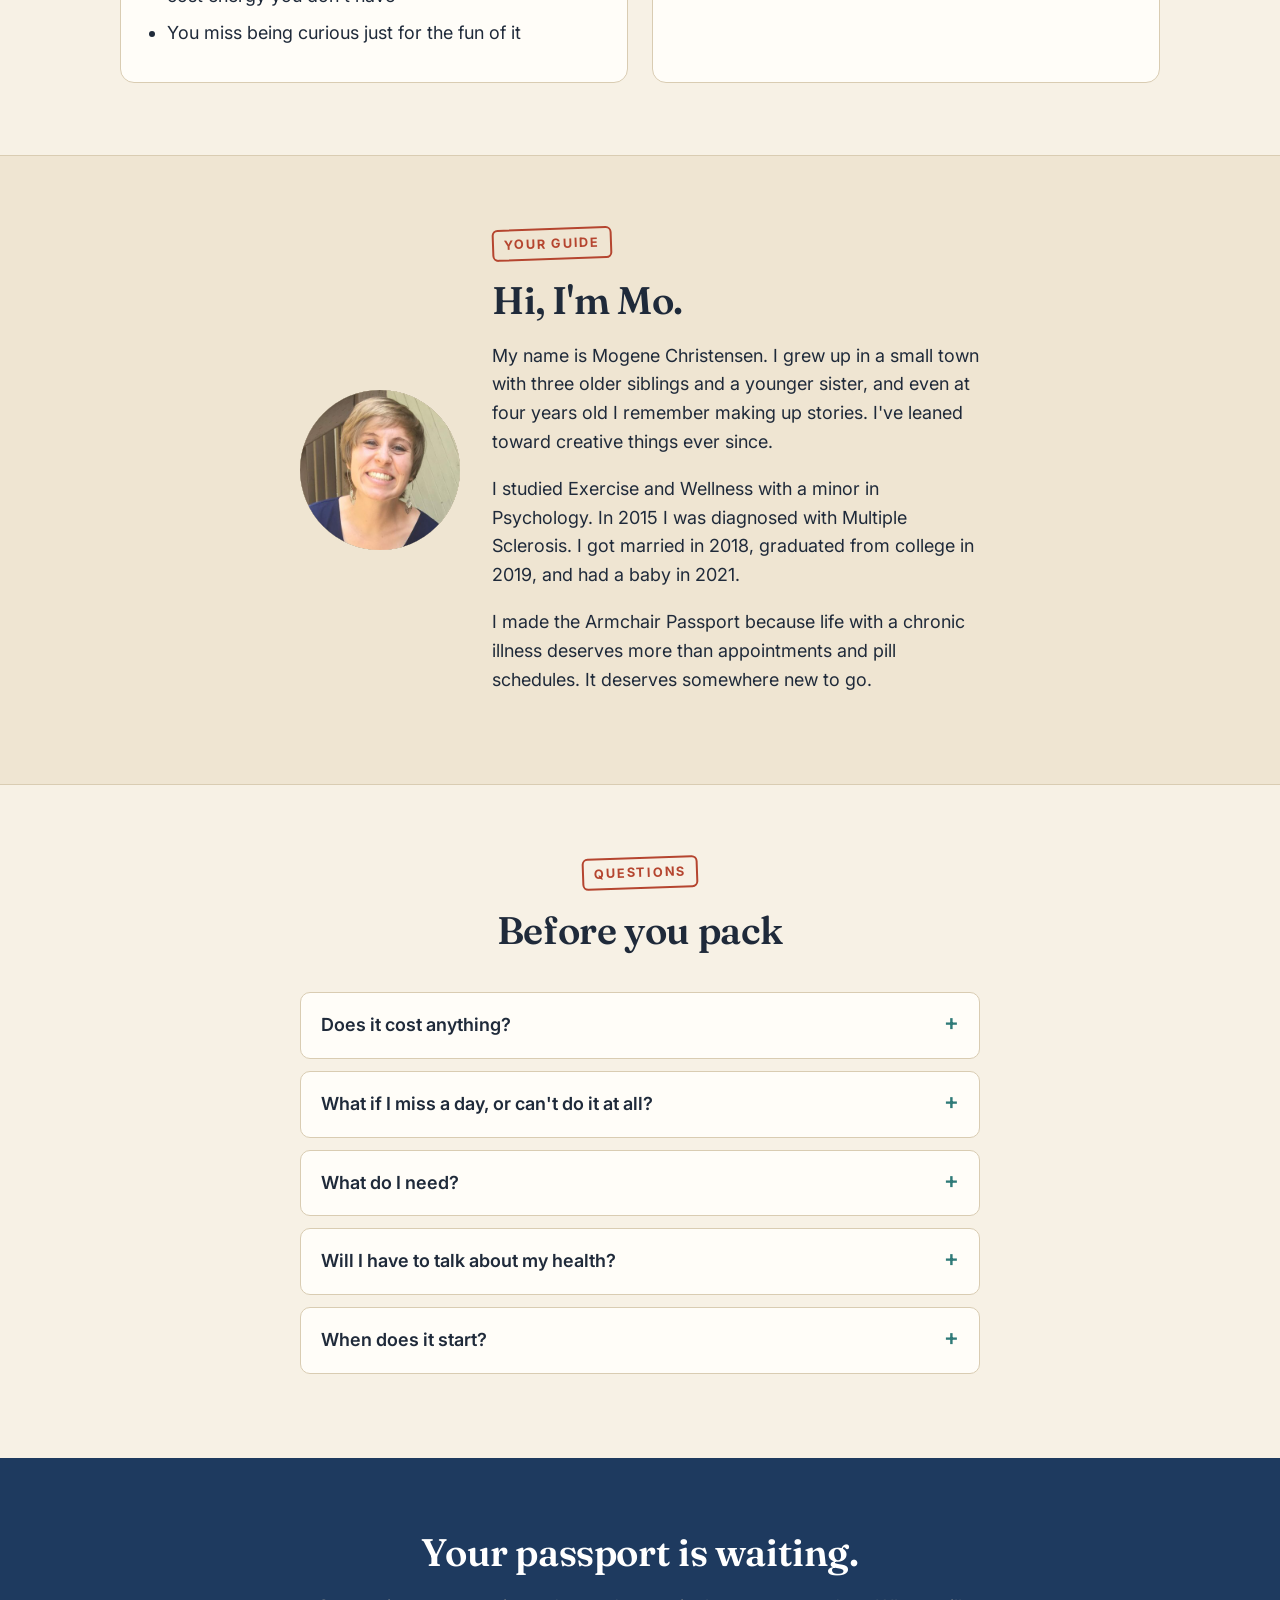
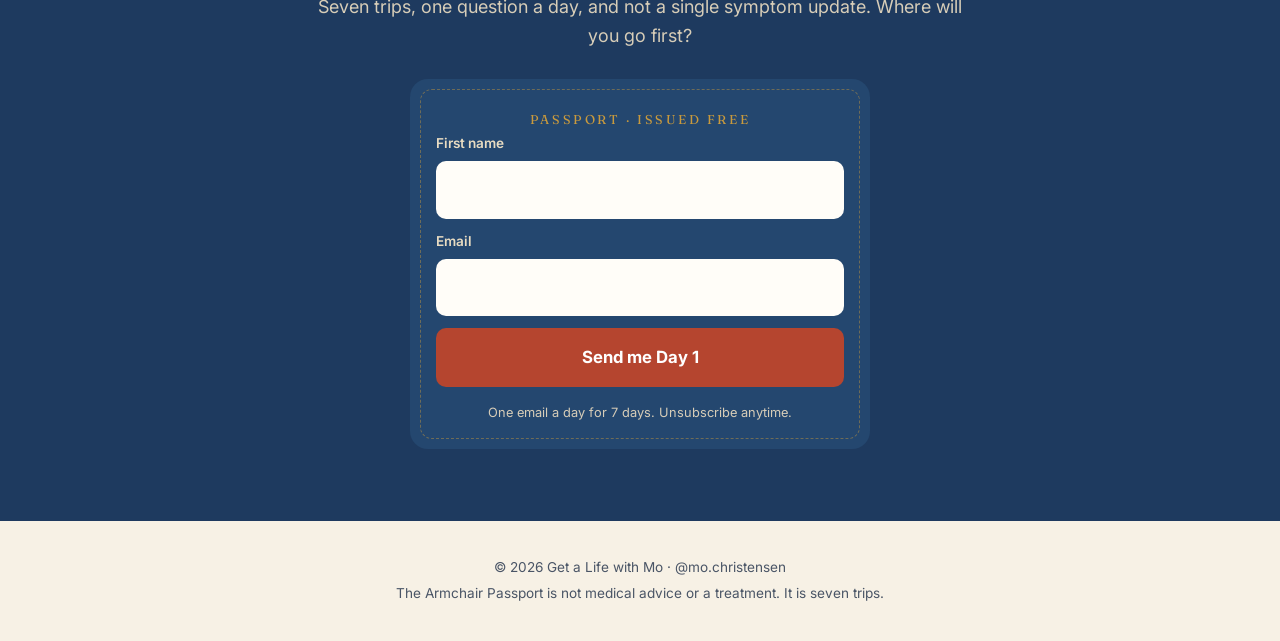
==== commit a60b70c7: "Add Mo's photo and About Me from msandmo.com Co-Authored-By: Claude Opus 5.5 <noreply@anthropic.com>" ====
--- a/index.html
+++ b/index.html
@@ -174,10 +174,12 @@
 <section class="alt">
   <div class="wrap narrow">
     <div class="host">
-      <div class="badge" aria-hidden="true">M</div>
+      <div class="badge"><img src="mo.jpg" alt="Mogene Christensen, smiling" width="160" height="160"></div>
       <div>
         <span class="eyebrow">Your guide</span>
         <h2>Hi, I'm Mo.</h2>
+        <p>My name is Mogene Christensen. I grew up in a small town with three older siblings and a younger sister, and even at four years old I remember making up stories. I've leaned toward creative things ever since.</p>
+        <p>I studied Exercise and Wellness with a minor in Psychology. In 2015 I was diagnosed with Multiple Sclerosis. I got married in 2018, graduated from college in 2019, and had a baby in 2021.</p>
         <p>I made the Armchair Passport because life with a chronic illness deserves more than appointments and pill schedules. It deserves somewhere new to go.</p>
       </div>
     </div>
